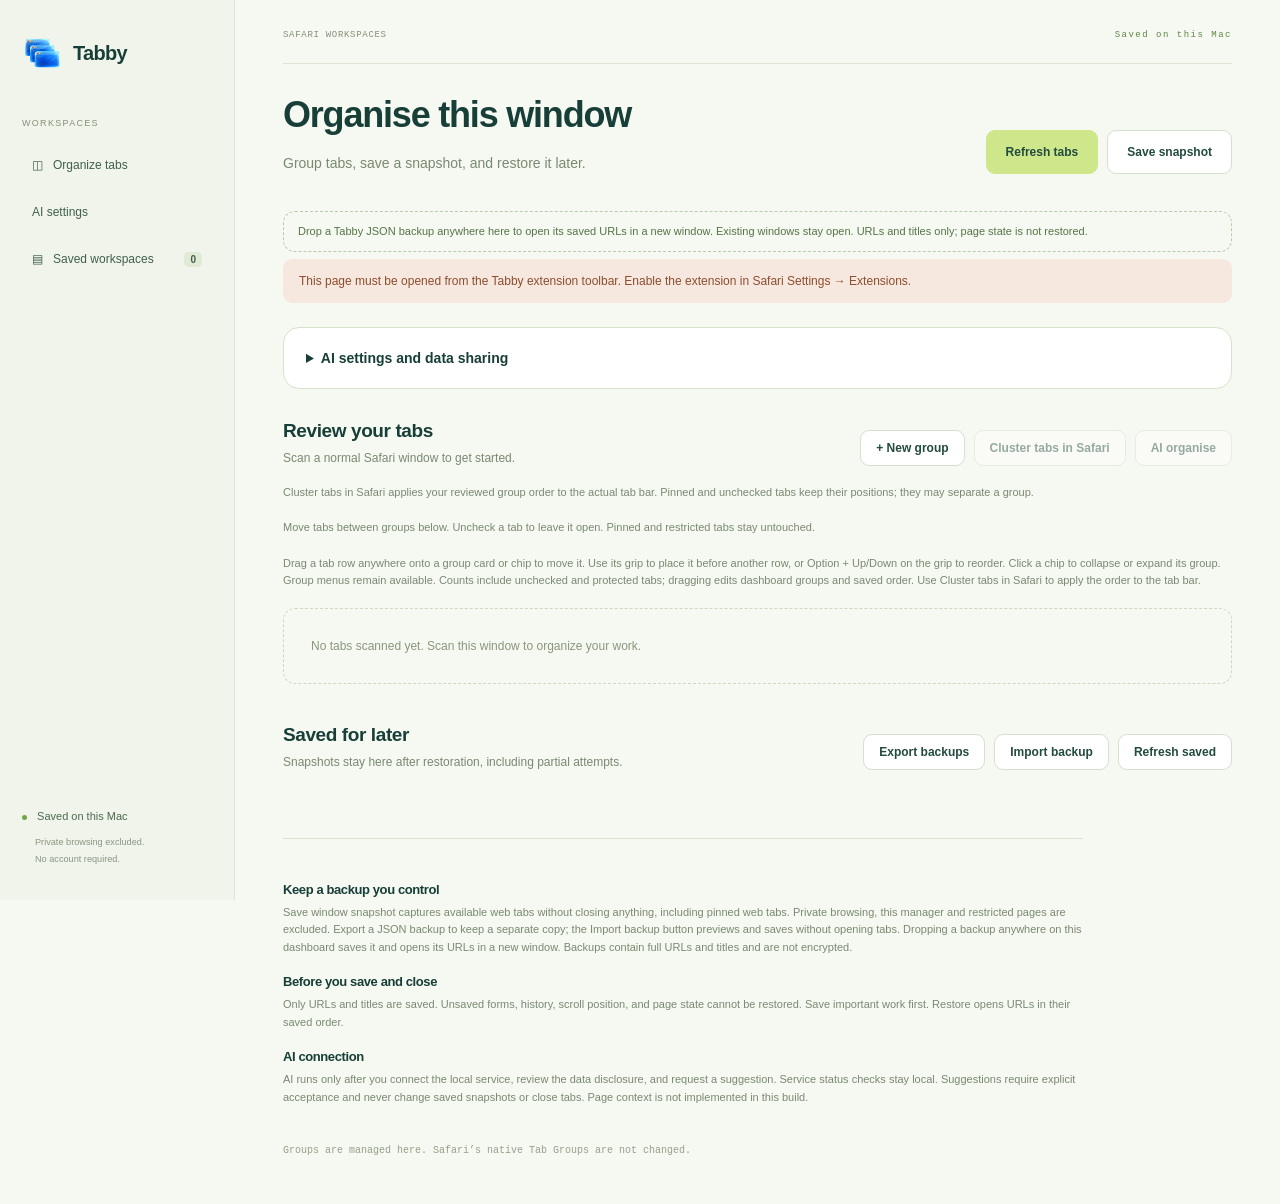
==== extension/dashboard.html @ 5eb7c2c9 "Brand the app and extension as Tabby with blue glass window icons" ====
<!doctype html>
<html lang="en"><head><meta charset="utf-8"><meta name="viewport" content="width=device-width,initial-scale=1"><title>Tabby</title><link rel="stylesheet" href="dashboard.css"><script src="core.js" defer></script><script src="ai.js" defer></script><script src="dashboard.js" defer></script></head>
<body><aside><a class="brand" href="dashboard.html"><img src="icons/tabby-128.png" width="40" height="40" alt=""> Tabby</a><div class="nav-label">WORKSPACES</div><a href="#organize" class="nav-item">◫ &nbsp; Organize tabs</a><a href="#ai" class="nav-item">AI settings</a><a href="#saved" class="nav-item">▤ &nbsp; Saved workspaces <b id="saved-count">0</b></a><div class="aside-note"><span class="dot"></span> Saved on this Mac<br><small>Private browsing excluded.<br>No account required.</small></div></aside>
<main><header><div class="eyebrow">SAFARI WORKSPACES</div><span class="local">Saved on this Mac</span></header><section class="hero" id="organize"><div><h1>Organise this window</h1><p>Group tabs, save a snapshot, and restore it later.</p></div><div class="actions"><button id="scan" class="primary">Refresh tabs</button><button id="snapshot-window">Save snapshot</button></div></section>
<p class="backup-drop-hint">Drop a Tabby JSON backup anywhere here to open its saved URLs in a new window. Existing windows stay open. URLs and titles only; page state is not restored.</p>
<div id="status" class="status" role="status" aria-live="polite">Connecting to Safari…</div>
<details id="ai" class="ai-panel" aria-labelledby="ai-heading"><summary class="ai-panel-summary">AI settings and data sharing</summary>
<div class="toolbar"><div><div class="eyebrow">META AI</div><h2 id="ai-heading">AI organise</h2><p>Manual grouping and saved workspaces work without an AI connection.</p></div><span id="ai-badge" class="service-badge">Disconnected</span></div>
<details id="connection-settings" class="connection-settings"><summary>Local service connection</summary><div class="connection-grid"><div><label for="ai-token">Local pairing token</label><input id="ai-token" type="password" autocomplete="off" spellcheck="false" placeholder="Paste your local service token" aria-describedby="ai-token-help"><p id="ai-token-help" class="hint">Use the pairing token generated by the local service, never your Meta API key. It stays in this page’s memory and is cleared when this page closes.</p><div class="actions"><button id="ai-connect">Connect & check status</button><button id="ai-refresh" disabled>Refresh status</button><button id="ai-disconnect" disabled>Disconnect</button></div></div><div class="service-info"><p><b>Local endpoint</b><br><code>http://127.0.0.1:8788</code></p><p><b>Current dashboard origin · updates automatically on connection</b><br><code id="ai-origin"></code></p><p>Follow the <a href="https://github.com/Jyosnorkel/safari-workspaces/blob/main/docs/meta-setup.md" target="_blank" rel="noopener noreferrer">local service setup guide</a>, create the initial pairing once, then enter its local token here. The service automatically updates Safari’s changing address when you connect. Your Meta API key stays in the service environment.</p></div></div></details>
<p id="ai-status" class="ai-status" role="status" aria-live="polite">Not connected. No model requests have been made by this page.</p>
<div id="ai-usage" class="usage" aria-label="Local service usage">Usage is available after connecting.</div><p class="hint">These limits apply to this local service, not your whole Meta account or a guaranteed spending cap.</p>
<div class="data-consent"><label class="checkline"><input type="checkbox" id="ai-consent"><span>I agree to send the included tabs’ titles and sanitized URL paths to the local service and its configured Meta model provider for this suggestion.</span></label><p>URL credentials, query strings and fragments are removed. <b>Titles and paths can still contain sensitive information.</b> Page text and private/pinned/restricted tabs are excluded. Only checked eligible tabs are sent. AI never closes or opens tabs.</p><details><summary id="ai-data-count">Preview the exact model input · 0 tabs</summary><pre id="ai-data-preview">[]</pre></details></div>
</details>
<section class="toolbar"><div><h2>Review your tabs</h2><p id="scan-info">Scan a normal Safari window to get started.</p></div><div class="actions"><button id="new-group">+ New group</button><button id="cluster-tabs" disabled>Cluster tabs in Safari</button><button id="undo-cluster" hidden>Undo last reorder</button><button id="suggest" disabled title="Connect the local service, scan tabs and agree to the data disclosure first">AI organise</button></div></section>
<p id="cluster-help" class="hint">Cluster tabs in Safari applies your reviewed group order to the actual tab bar. Pinned and unchecked tabs keep their positions; they may separate a group.</p><p id="cluster-status" class="hint" role="status" aria-live="polite"></p>
<p class="hint">Move tabs between groups below. Uncheck a tab to leave it open. Pinned and restricted tabs stay untouched.</p>
<section id="ai-review" class="ai-review" hidden aria-labelledby="ai-review-heading"><div class="toolbar"><div><div class="eyebrow">PENDING REVIEW</div><h2 id="ai-review-heading">Review proposed groups</h2><p id="ai-review-summary"></p></div><div class="actions"><button id="ai-discard">Discard suggestions</button><button id="ai-accept" class="primary">Accept reviewed suggestions</button></div></div><p class="hint">Rename a proposal or drag a tab row onto another proposed group. Use the grip to place a tab before another row. Your current groups remain unchanged until you accept. Unchecked tabs keep their current groups.</p><div id="ai-candidates" class="groups"></div></section>
<section id="manual-review" class="manual-review" aria-label="Manual tab groups"><p id="live-status" class="hint" role="status" aria-live="polite"></p><button id="live-reload" hidden>Load shared groups</button><p id="group-chip-help" class="hint">Drag a tab row anywhere onto a group card or chip to move it. Use its grip to place it before another row, or Option + Up/Down on the grip to reorder. Click a chip to collapse or expand its group. Group menus remain available. Counts include unchecked and protected tabs; dragging edits dashboard groups and saved order. Use Cluster tabs in Safari to apply the order to the tab bar.</p><nav id="group-chips" class="group-chips" aria-label="Workspace groups" hidden></nav>
<div id="groups" class="groups"></div></section>
<section class="saved-section" id="saved"><div class="toolbar"><div><h2>Saved for later</h2><p>Snapshots stay here after restoration, including partial attempts.</p></div><div class="actions"><button id="export-all">Export backups</button><button id="import-backup">Import backup</button><button id="refresh">Refresh saved</button><input id="backup-file" type="file" accept=".json,application/json" hidden></div></div><div id="workspaces" class="workspaces"></div></section>
<section class="privacy"><h2>Keep a backup you control</h2><p>Save window snapshot captures available web tabs without closing anything, including pinned web tabs. Private browsing, this manager and restricted pages are excluded. Export a JSON backup to keep a separate copy; the Import backup button previews and saves without opening tabs. Dropping a backup anywhere on this dashboard saves it and opens its URLs in a new window. Backups contain full URLs and titles and are not encrypted.</p><h2>Before you save and close</h2><p>Only URLs and titles are saved. Unsaved forms, history, scroll position, and page state cannot be restored. Save important work first. Restore opens URLs in their saved order.</p><h2>AI connection</h2><p>AI runs only after you connect the local service, review the data disclosure, and request a suggestion. Service status checks stay local. Suggestions require explicit acceptance and never change saved snapshots or close tabs. Page context is not implemented in this build.</p></section>
<footer>Groups are managed here. Safari’s native Tab Groups are not changed.</footer></main>
<dialog id="confirm"><form method="dialog"><h2 id="confirm-title"></h2><p id="confirm-text"></p><div class="actions"><button value="cancel">Cancel</button><button value="accept" class="primary" id="confirm-accept">Continue</button></div></form></dialog>
</body></html>
---- extension/dashboard.css ----
:root{font-family:-apple-system,BlinkMacSystemFont,"Segoe UI",sans-serif;color:#173e37;background:#f6f8f2;color-scheme:light}*{box-sizing:border-box}html{scroll-behavior:smooth}body{margin:0}button,input,select{font:inherit}button,a,input,select{outline-offset:4px}button:focus-visible,a:focus-visible,input:focus-visible,select:focus-visible{outline:3px solid #658e48}button{border:1px solid #d7dfd0;border-radius:9px;background:#fff;padding:10px 15px;color:#234b40;font-size:12px;font-weight:600;cursor:pointer}button:hover{background:#edf3e7}button:disabled{opacity:.45;cursor:not-allowed}.primary{background:#cee78b;border-color:#cee78b}.primary:hover{background:#c0de76}aside{position:fixed;inset:0 auto 0 0;width:235px;border-right:1px solid #dce4d5;background:#f0f4ea;padding:33px 22px;display:flex;flex-direction:column}.brand{display:flex;align-items:center;gap:11px;text-decoration:none;color:inherit;font-size:20px;font-weight:700;letter-spacing:-.7px}.brand span{display:grid;place-items:center;width:34px;height:34px;border-radius:10px;background:#173e37;color:#ddf59f;font-size:27px}.nav-label{font-size:9px;letter-spacing:1.3px;color:#849079;margin:45px 0 17px}.nav-item{padding:13px 10px;font-size:12px;text-decoration:none;color:#41604a;border-radius:8px;margin-bottom:7px}.nav-item:hover{background:#e3ead9}.nav-item b{float:right;font-size:10px;background:#e1e9d7;padding:2px 6px;border-radius:5px}.aside-note{margin-top:auto;font-size:11px;line-height:1.7;color:#4a6b50}.aside-note small{display:block;margin:8px 0 0 13px;color:#8a9682;line-height:1.8}.dot{display:inline-block;width:5px;height:5px;border-radius:50%;background:#70a545;margin-right:7px}main{margin-left:235px;max-width:1600px;padding:30px 48px}header{display:flex;align-items:center;justify-content:space-between;padding-bottom:23px;border-bottom:1px solid #dde5d7}.eyebrow,.local{font:9px ui-monospace,monospace;letter-spacing:1.5px;color:#829078}.local{color:#608644}.hero{display:flex;align-items:flex-end;justify-content:space-between;gap:24px;padding:45px 0 25px}h1{font-size:clamp(38px,4.5vw,62px);letter-spacing:-2.7px;line-height:1.04;margin:0 0 17px;font-weight:600}p{font-size:12px;color:#7a8972;line-height:1.6;margin:7px 0}.hero p{font-size:14px}.hero button{margin-bottom:8px;padding:14px 19px;white-space:nowrap}.status{padding:13px 16px;border-radius:9px;background:#eaf0df;color:#4a6840;font-size:12px;line-height:1.5;min-height:44px}.status.error{background:#f6e8df;color:#8c4d2e}.toolbar{display:flex;align-items:center;justify-content:space-between;gap:15px;margin:31px 0 8px}h2{font-size:19px;font-weight:600;letter-spacing:-.4px;margin:0}.actions{display:flex;gap:9px;align-items:center;flex-wrap:wrap}.hint{font-size:11px;margin-bottom:18px}.groups{display:grid;gap:18px;grid-template-columns:repeat(auto-fit,minmax(330px,1fr))}.group{background:#fff;border:1px solid #dce4d4;border-radius:16px;overflow:hidden}.group-header{padding:20px 20px 12px;display:flex;align-items:center;gap:12px}.group input[type=text]{font-size:17px;font-weight:600;width:100%;min-width:0;border:0;border-bottom:1px solid transparent;padding:3px;color:#234b40;background:transparent}.group input[type=text]:focus{border-bottom-color:#8ca577}.count{font:10px monospace;color:#8a987e;white-space:nowrap}.group-reason{padding:0 20px;font-size:11px}.tabs{padding:0 16px;max-height:400px;overflow:auto}.tab{display:grid;grid-template-columns:18px 1fr;gap:8px;padding:13px 2px;border-bottom:1px solid #eef1e8}.tab input{accent-color:#618b41;margin:3px 0}.tab-content{min-width:0}.tab-title{font-size:12px;font-weight:500;white-space:nowrap;overflow:hidden;text-overflow:ellipsis}.tab-url{font-size:10px;color:#8c9880;white-space:nowrap;overflow:hidden;text-overflow:ellipsis;margin-top:4px}.tab select{font-size:10px;color:#668055;max-width:100%;border:1px solid #e3e9dc;background:#f8faf4;border-radius:5px;margin-top:8px;padding:3px 5px}.group-footer{display:flex;flex-wrap:wrap;gap:8px;padding:16px 20px;background:#fcfdf9}.group-footer button{font-size:11px;padding:9px 11px}.empty{padding:27px;border:1px dashed #cdd8c2;border-radius:12px;color:#89977d;font-size:12px;line-height:1.7;grid-column:1/-1}.group .empty{margin:10px 18px;padding:20px}.saved-section{margin-top:40px}.workspaces{display:grid;grid-template-columns:repeat(auto-fit,minmax(290px,1fr));gap:16px;margin-top:18px}.workspace{background:#eef2e8;border:1px solid #dce4d4;border-radius:13px;padding:21px}.workspace h3{font-size:17px;letter-spacing:-.4px;margin:0 0 8px;overflow-wrap:anywhere}.workspace .actions{margin-top:15px}.workspace details{margin-top:15px;font-size:11px;color:#718467}.workspace li{margin:8px 0;overflow-wrap:anywhere}.workspace small{font-size:10px;color:#829477}.recovery{background:#fff6e6;border:1px solid #e3cfa5;padding:10px;border-radius:8px;margin-top:12px}.privacy{border-top:1px solid #dce4d4;margin-top:40px;padding-top:25px;max-width:800px}.privacy h2{font-size:13px;margin-top:18px}.privacy p{font-size:11px}footer{font:10px ui-monospace,monospace;color:#95a089;margin:35px 0 15px;line-height:1.7}dialog{border:1px solid #dce4d4;border-radius:16px;padding:28px;max-width:460px;color:#173e37;background:#f8faf4}dialog::backdrop{background:#163e3766;backdrop-filter:blur(3px)}dialog p{font-size:13px;margin:15px 0 24px}dialog .actions{justify-content:flex-end}@media(max-width:950px){aside{width:185px;padding:25px 15px}main{margin-left:185px;padding:25px}.toolbar,.hero{align-items:flex-start;flex-direction:column}.groups{grid-template-columns:1fr}}@media(max-width:600px){aside{position:static;width:auto;border-right:0;border-bottom:1px solid #dce4d5;padding:18px}.nav-label,.nav-item,.aside-note{display:none}main{margin:0;padding:22px}.hero{padding-top:30px}h1{font-size:42px;letter-spacing:-1.7px}.groups,.workspaces{grid-template-columns:minmax(0,1fr)}}

/* Meta connection and staged review share the existing workspace layout. */
[hidden]{display:none!important}.ai-panel{margin-top:24px;border:1px solid #d7e2ca;border-radius:16px;padding:22px;background:#fff}.ai-panel .toolbar,.ai-review .toolbar{margin:0 0 14px}.ai-panel h2{margin-top:7px}.service-badge{font:10px ui-monospace,monospace;white-space:nowrap;border:1px solid #d7dfd0;border-radius:20px;padding:7px 11px;color:#6d8060}.service-badge.connected{background:#e6f1d3;border-color:#c5dca7;color:#3f6b31}.connection-settings{border-top:1px solid #e6ecdf;padding-top:14px}.connection-settings summary,.data-consent summary{font-size:12px;color:#41604a;cursor:pointer;line-height:1.6}.connection-grid{display:grid;grid-template-columns:1.1fr 1fr;gap:24px;margin-top:16px}.connection-grid label{display:block;font-size:12px;font-weight:600;margin-bottom:8px}.connection-grid input{width:100%;border:1px solid #cddbc0;border-radius:8px;padding:11px 12px;font-size:12px;background:#fbfcf8;color:#234b40}.connection-grid .hint{font-size:10px;margin:8px 0 12px}.service-info{border-left:1px solid #e2e9db;padding-left:22px}.service-info p{font-size:10px;margin:0 0 12px}.service-info code{font-size:10px;overflow-wrap:anywhere;user-select:all}.ai-status{font-size:12px;margin-top:18px;line-height:1.6;color:#526f42}.ai-status.error{color:#9a4e2b}.usage{font-size:11px;color:#738669;line-height:1.8;background:#f4f7ef;border-radius:8px;padding:10px 13px;margin-top:9px}.data-consent{margin-top:18px;padding-top:16px;border-top:1px solid #e2e9db}.checkline{display:flex;align-items:flex-start;gap:10px;font-size:12px;line-height:1.6;color:#365330}.checkline input{accent-color:#618b41;margin-top:4px;flex-shrink:0}.data-consent p{font-size:11px;margin:9px 0 12px 24px}.data-consent details{margin-left:24px}.data-consent pre{white-space:pre-wrap;overflow-wrap:anywhere;max-height:230px;overflow:auto;font:10px/1.7 ui-monospace,monospace;background:#f5f7ef;border:1px solid #e2e9db;border-radius:8px;padding:12px}.ai-review{margin:18px 0 25px;padding:20px;border-radius:16px;background:#eaf1dd;border:1px solid #cbdcba}.ai-review .group{border-color:#cbdcba}.ai-review .tab{grid-template-columns:1fr}.ai-review .group-header{align-items:flex-start}.ai-review .group input[type=text]{font-size:15px}.group-select-actions{display:flex;gap:8px;padding:0 20px 12px}.group-select-actions button{font-size:10px;padding:5px 8px}.group-select-actions button:last-child{margin-left:auto}@media(max-width:950px){.connection-grid{grid-template-columns:1fr}.service-info{border-left:0;border-top:1px solid #e2e9db;padding:15px 0 0}.ai-panel .toolbar,.ai-review .toolbar{align-items:flex-start}.ai-review{padding:15px}.ai-panel{padding:18px}}@media(prefers-reduced-motion:reduce){html{scroll-behavior:auto}}

/* Local manual-group navigation and dedicated drag grips. */
.group-chips{display:flex;gap:9px;overflow-x:auto;overscroll-behavior-inline:contain;padding:5px 3px 13px;margin-bottom:8px;scrollbar-width:thin}.group-chip{display:inline-flex;align-items:center;gap:9px;flex:0 0 auto;max-width:300px;border-radius:24px;background:#eaf1df;border-color:#cbd9bc;padding:9px 13px;white-space:nowrap}.group-chip-name{overflow:hidden;text-overflow:ellipsis;max-width:215px}.group-chip-count{display:inline-grid;place-items:center;min-width:21px;height:21px;padding:0 5px;border-radius:12px;background:#fff;font:10px ui-monospace,monospace;color:#527040}.group-chip-arrow{font-size:11px;color:#5e7e4a}.group-chip.is-collapsed{background:#fff}.group-chip.is-drop-target{background:#d4eb9f;border-color:#6c963e;box-shadow:0 0 0 3px #8eaf5d33}.group-header{flex-wrap:wrap}.group-header input[type=text]{flex:1 1 130px}.group-header .count{font-size:9px}.group-toggle{padding:5px 8px;font-size:10px;border-color:#e0e7d7;background:#f8faf3;flex:0 0 auto}.group.is-collapsed .group-header{padding-bottom:18px}.tab.draggable-tab{grid-template-columns:18px 23px minmax(0,1fr)}.drag-handle{padding:1px 3px;border:0;background:transparent;color:#7e936c;cursor:grab;font-size:17px;line-height:20px;align-self:start;user-select:none}.drag-handle:active{cursor:grabbing}.drag-handle:hover{color:#355d27;background:#edf3e4}.drag-handle:focus-visible{outline:2px solid #658e48}@media(max-width:600px){.group-chip{max-width:240px}.group-chip-name{max-width:160px}.group-header .count{white-space:normal}}

.manual-review{position:relative}.group-chips{position:sticky;top:10px;z-index:3;background:#f6f8f2f2;backdrop-filter:blur(10px);border-radius:12px}.group-chips.is-dragging .group-chip{border-style:dashed;border-color:#8ba66c}.group-chips.is-dragging .group-chip::after{content:'Drop';font-size:9px;color:#5a793e}.group-chips.is-dragging .group-chip.is-drop-target{border-style:solid}@media(prefers-reduced-transparency:reduce){.group-chips{background:#f6f8f2;backdrop-filter:none}}

.group.is-collapsed{align-self:start}

/* Whole-row movement with Finder-style destination and insertion feedback. */
.tab[draggable=true]{cursor:grab;border-radius:7px;transition:background .12s ease,box-shadow .12s ease}.tab[draggable=true]:hover{background:#f0f5e9}.tab[draggable=true]:active{cursor:grabbing}.tab input,.tab select{cursor:default}.group.is-drop-target{border-color:#648d43;box-shadow:0 0 0 3px #92b66a55;background:#f6faef}.tab.is-drop-target{box-shadow:inset 0 3px #648d43;background:#edf5e2}.ai-review .tab.draggable-proposal{grid-template-columns:minmax(0,1fr)}@media(prefers-reduced-motion:reduce){.tab[draggable=true]{transition:none}}
.backup-drop-hint{padding:14px 17px;border:1px dashed #b7cbaa;border-radius:12px;background:#f0f5e9;color:#567447;font-size:12px}.backup-drop-active::after{content:'Drop backup to open in a new window';position:fixed;inset:20px;z-index:100;display:grid;place-items:center;border:3px dashed #70964e;border-radius:24px;background:#edf6e6eb;color:#234b40;font-size:clamp(20px,3vw,34px);font-weight:600;backdrop-filter:blur(4px);pointer-events:none}
.ai-review .tab.draggable-proposal{grid-template-columns:23px minmax(0,1fr)}

.hero h1{font-size:36px;letter-spacing:-1.2px;line-height:1.15}.hero{padding:30px 0 22px}.ai-panel-summary{font-size:14px;font-weight:600;cursor:pointer}.ai-panel[open]>.ai-panel-summary{margin-bottom:20px}.backup-drop-hint{font-size:11px;padding:11px 14px;background:transparent}.eyebrow{letter-spacing:.7px}

.brand img{object-fit:contain;flex:none}
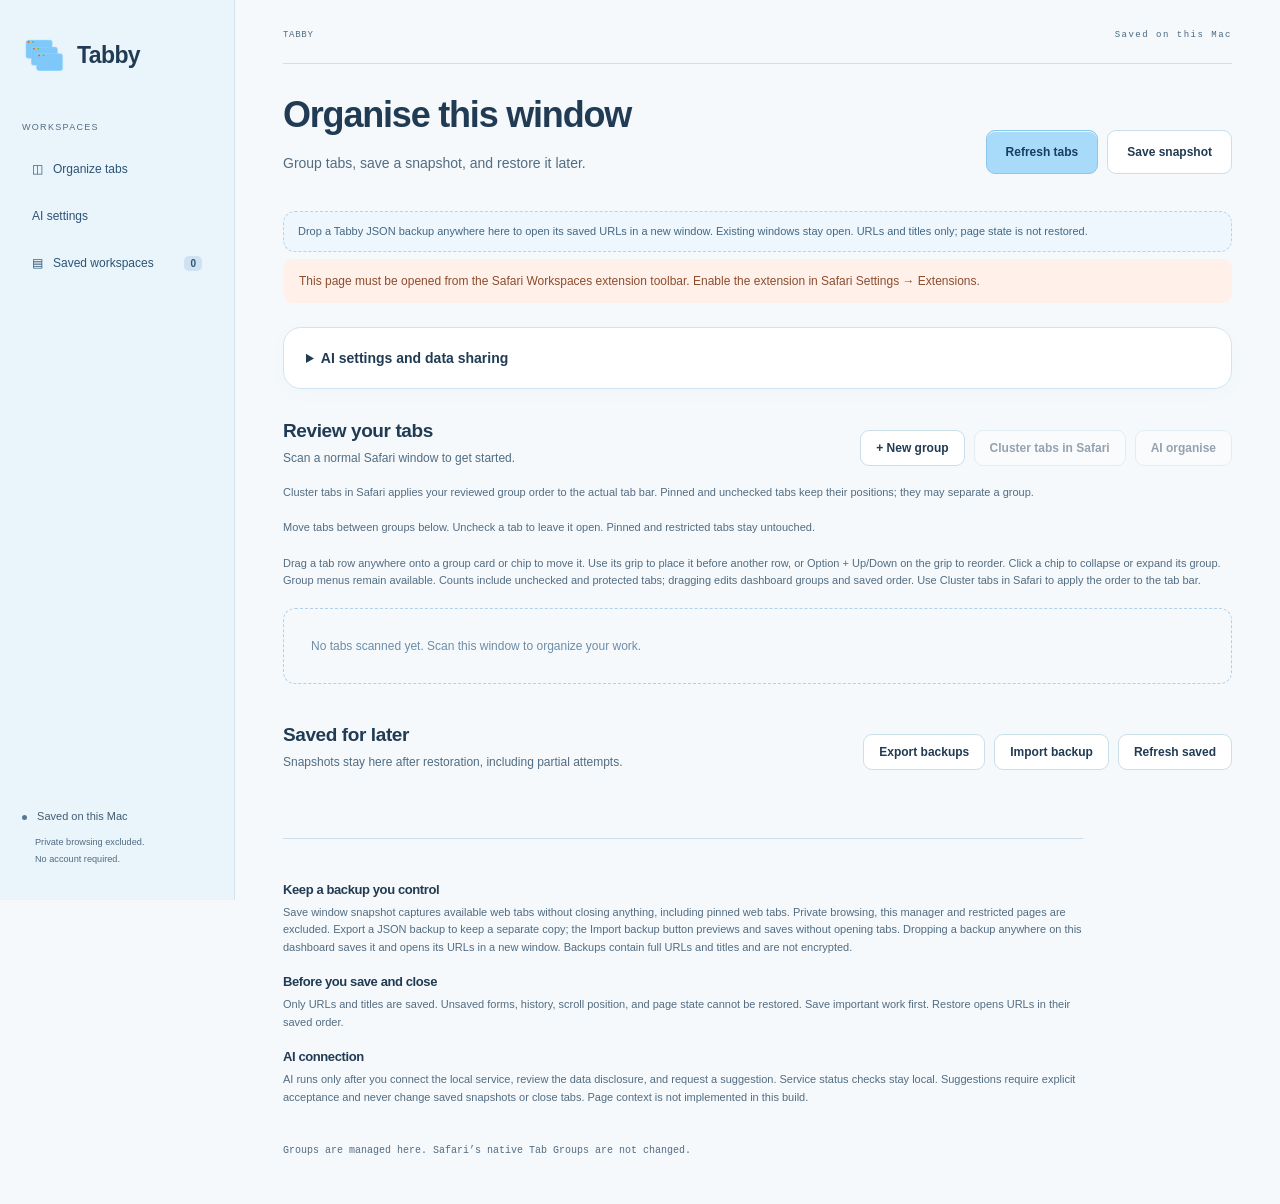
==== commit 0809b121: "Give Tabby a pale-blue icon with glass edges and matching UI theme" ====
--- a/extension/dashboard.html
+++ b/extension/dashboard.html
@@ -1,7 +1,7 @@
 <!doctype html>
 <html lang="en"><head><meta charset="utf-8"><meta name="viewport" content="width=device-width,initial-scale=1"><title>Tabby</title><link rel="stylesheet" href="dashboard.css"><script src="core.js" defer></script><script src="ai.js" defer></script><script src="dashboard.js" defer></script></head>
 <body><aside><a class="brand" href="dashboard.html"><img src="icons/tabby-128.png" width="40" height="40" alt=""> Tabby</a><div class="nav-label">WORKSPACES</div><a href="#organize" class="nav-item">◫ &nbsp; Organize tabs</a><a href="#ai" class="nav-item">AI settings</a><a href="#saved" class="nav-item">▤ &nbsp; Saved workspaces <b id="saved-count">0</b></a><div class="aside-note"><span class="dot"></span> Saved on this Mac<br><small>Private browsing excluded.<br>No account required.</small></div></aside>
-<main><header><div class="eyebrow">SAFARI WORKSPACES</div><span class="local">Saved on this Mac</span></header><section class="hero" id="organize"><div><h1>Organise this window</h1><p>Group tabs, save a snapshot, and restore it later.</p></div><div class="actions"><button id="scan" class="primary">Refresh tabs</button><button id="snapshot-window">Save snapshot</button></div></section>
+<main><header><div class="eyebrow">TABBY</div><span class="local">Saved on this Mac</span></header><section class="hero" id="organize"><div><h1>Organise this window</h1><p>Group tabs, save a snapshot, and restore it later.</p></div><div class="actions"><button id="scan" class="primary">Refresh tabs</button><button id="snapshot-window">Save snapshot</button></div></section>
 <p class="backup-drop-hint">Drop a Tabby JSON backup anywhere here to open its saved URLs in a new window. Existing windows stay open. URLs and titles only; page state is not restored.</p>
 <div id="status" class="status" role="status" aria-live="polite">Connecting to Safari…</div>
 <details id="ai" class="ai-panel" aria-labelledby="ai-heading"><summary class="ai-panel-summary">AI settings and data sharing</summary>
--- a/extension/dashboard.css
+++ b/extension/dashboard.css
@@ -1,20 +1,41 @@
-:root{font-family:-apple-system,BlinkMacSystemFont,"Segoe UI",sans-serif;color:#173e37;background:#f6f8f2;color-scheme:light}*{box-sizing:border-box}html{scroll-behavior:smooth}body{margin:0}button,input,select{font:inherit}button,a,input,select{outline-offset:4px}button:focus-visible,a:focus-visible,input:focus-visible,select:focus-visible{outline:3px solid #658e48}button{border:1px solid #d7dfd0;border-radius:9px;background:#fff;padding:10px 15px;color:#234b40;font-size:12px;font-weight:600;cursor:pointer}button:hover{background:#edf3e7}button:disabled{opacity:.45;cursor:not-allowed}.primary{background:#cee78b;border-color:#cee78b}.primary:hover{background:#c0de76}aside{position:fixed;inset:0 auto 0 0;width:235px;border-right:1px solid #dce4d5;background:#f0f4ea;padding:33px 22px;display:flex;flex-direction:column}.brand{display:flex;align-items:center;gap:11px;text-decoration:none;color:inherit;font-size:20px;font-weight:700;letter-spacing:-.7px}.brand span{display:grid;place-items:center;width:34px;height:34px;border-radius:10px;background:#173e37;color:#ddf59f;font-size:27px}.nav-label{font-size:9px;letter-spacing:1.3px;color:#849079;margin:45px 0 17px}.nav-item{padding:13px 10px;font-size:12px;text-decoration:none;color:#41604a;border-radius:8px;margin-bottom:7px}.nav-item:hover{background:#e3ead9}.nav-item b{float:right;font-size:10px;background:#e1e9d7;padding:2px 6px;border-radius:5px}.aside-note{margin-top:auto;font-size:11px;line-height:1.7;color:#4a6b50}.aside-note small{display:block;margin:8px 0 0 13px;color:#8a9682;line-height:1.8}.dot{display:inline-block;width:5px;height:5px;border-radius:50%;background:#70a545;margin-right:7px}main{margin-left:235px;max-width:1600px;padding:30px 48px}header{display:flex;align-items:center;justify-content:space-between;padding-bottom:23px;border-bottom:1px solid #dde5d7}.eyebrow,.local{font:9px ui-monospace,monospace;letter-spacing:1.5px;color:#829078}.local{color:#608644}.hero{display:flex;align-items:flex-end;justify-content:space-between;gap:24px;padding:45px 0 25px}h1{font-size:clamp(38px,4.5vw,62px);letter-spacing:-2.7px;line-height:1.04;margin:0 0 17px;font-weight:600}p{font-size:12px;color:#7a8972;line-height:1.6;margin:7px 0}.hero p{font-size:14px}.hero button{margin-bottom:8px;padding:14px 19px;white-space:nowrap}.status{padding:13px 16px;border-radius:9px;background:#eaf0df;color:#4a6840;font-size:12px;line-height:1.5;min-height:44px}.status.error{background:#f6e8df;color:#8c4d2e}.toolbar{display:flex;align-items:center;justify-content:space-between;gap:15px;margin:31px 0 8px}h2{font-size:19px;font-weight:600;letter-spacing:-.4px;margin:0}.actions{display:flex;gap:9px;align-items:center;flex-wrap:wrap}.hint{font-size:11px;margin-bottom:18px}.groups{display:grid;gap:18px;grid-template-columns:repeat(auto-fit,minmax(330px,1fr))}.group{background:#fff;border:1px solid #dce4d4;border-radius:16px;overflow:hidden}.group-header{padding:20px 20px 12px;display:flex;align-items:center;gap:12px}.group input[type=text]{font-size:17px;font-weight:600;width:100%;min-width:0;border:0;border-bottom:1px solid transparent;padding:3px;color:#234b40;background:transparent}.group input[type=text]:focus{border-bottom-color:#8ca577}.count{font:10px monospace;color:#8a987e;white-space:nowrap}.group-reason{padding:0 20px;font-size:11px}.tabs{padding:0 16px;max-height:400px;overflow:auto}.tab{display:grid;grid-template-columns:18px 1fr;gap:8px;padding:13px 2px;border-bottom:1px solid #eef1e8}.tab input{accent-color:#618b41;margin:3px 0}.tab-content{min-width:0}.tab-title{font-size:12px;font-weight:500;white-space:nowrap;overflow:hidden;text-overflow:ellipsis}.tab-url{font-size:10px;color:#8c9880;white-space:nowrap;overflow:hidden;text-overflow:ellipsis;margin-top:4px}.tab select{font-size:10px;color:#668055;max-width:100%;border:1px solid #e3e9dc;background:#f8faf4;border-radius:5px;margin-top:8px;padding:3px 5px}.group-footer{display:flex;flex-wrap:wrap;gap:8px;padding:16px 20px;background:#fcfdf9}.group-footer button{font-size:11px;padding:9px 11px}.empty{padding:27px;border:1px dashed #cdd8c2;border-radius:12px;color:#89977d;font-size:12px;line-height:1.7;grid-column:1/-1}.group .empty{margin:10px 18px;padding:20px}.saved-section{margin-top:40px}.workspaces{display:grid;grid-template-columns:repeat(auto-fit,minmax(290px,1fr));gap:16px;margin-top:18px}.workspace{background:#eef2e8;border:1px solid #dce4d4;border-radius:13px;padding:21px}.workspace h3{font-size:17px;letter-spacing:-.4px;margin:0 0 8px;overflow-wrap:anywhere}.workspace .actions{margin-top:15px}.workspace details{margin-top:15px;font-size:11px;color:#718467}.workspace li{margin:8px 0;overflow-wrap:anywhere}.workspace small{font-size:10px;color:#829477}.recovery{background:#fff6e6;border:1px solid #e3cfa5;padding:10px;border-radius:8px;margin-top:12px}.privacy{border-top:1px solid #dce4d4;margin-top:40px;padding-top:25px;max-width:800px}.privacy h2{font-size:13px;margin-top:18px}.privacy p{font-size:11px}footer{font:10px ui-monospace,monospace;color:#95a089;margin:35px 0 15px;line-height:1.7}dialog{border:1px solid #dce4d4;border-radius:16px;padding:28px;max-width:460px;color:#173e37;background:#f8faf4}dialog::backdrop{background:#163e3766;backdrop-filter:blur(3px)}dialog p{font-size:13px;margin:15px 0 24px}dialog .actions{justify-content:flex-end}@media(max-width:950px){aside{width:185px;padding:25px 15px}main{margin-left:185px;padding:25px}.toolbar,.hero{align-items:flex-start;flex-direction:column}.groups{grid-template-columns:1fr}}@media(max-width:600px){aside{position:static;width:auto;border-right:0;border-bottom:1px solid #dce4d5;padding:18px}.nav-label,.nav-item,.aside-note{display:none}main{margin:0;padding:22px}.hero{padding-top:30px}h1{font-size:42px;letter-spacing:-1.7px}.groups,.workspaces{grid-template-columns:minmax(0,1fr)}}
+:root{font-family:-apple-system,BlinkMacSystemFont,"Segoe UI",sans-serif;color:#172c3e;background:#eff6fa;color-scheme:light}*{box-sizing:border-box}html{scroll-behavior:smooth}body{margin:0}button,input,select{font:inherit}button,a,input,select{outline-offset:4px}button:focus-visible,a:focus-visible,input:focus-visible,select:focus-visible{outline:3px solid #4f6e87}button{border:1px solid #c2daed;border-radius:9px;background:#fff;padding:10px 15px;color:#1e3a50;font-size:12px;font-weight:600;cursor:pointer}button:hover{background:#e3eef7}button:disabled{opacity:.45;cursor:not-allowed}.primary{background:#93bddf;border-color:#93bddf}.primary:hover{background:#7bafd9}aside{position:fixed;inset:0 auto 0 0;width:235px;border-right:1px solid #cadeef;background:#e6f0f8;padding:33px 22px;display:flex;flex-direction:column}.brand{display:flex;align-items:center;gap:11px;text-decoration:none;color:inherit;font-size:20px;font-weight:700;letter-spacing:-.7px}.brand span{display:grid;place-items:center;width:34px;height:34px;border-radius:10px;background:#172c3e;color:#adcde7;font-size:27px}.nav-label{font-size:9px;letter-spacing:1.3px;color:#6588a4;margin:45px 0 17px}.nav-item{padding:13px 10px;font-size:12px;text-decoration:none;color:#2b5476;border-radius:8px;margin-bottom:7px}.nav-item:hover{background:#d1e3f2}.nav-item b{float:right;font-size:10px;background:#cfe2f1;padding:2px 6px;border-radius:5px}.aside-note{margin-top:auto;font-size:11px;line-height:1.7;color:#435d72}.aside-note small{display:block;margin:8px 0 0 13px;color:#6e8faa;line-height:1.8}.dot{display:inline-block;width:5px;height:5px;border-radius:50%;background:#577893;margin-right:7px}main{margin-left:235px;max-width:1600px;padding:30px 48px}header{display:flex;align-items:center;justify-content:space-between;padding-bottom:23px;border-bottom:1px solid #cce0f0}.eyebrow,.local{font:9px ui-monospace,monospace;letter-spacing:1.5px;color:#6487a4}.local{color:#4b687f}.hero{display:flex;align-items:flex-end;justify-content:space-between;gap:24px;padding:45px 0 25px}h1{font-size:clamp(38px,4.5vw,62px);letter-spacing:-2.7px;line-height:1.04;margin:0 0 17px;font-weight:600}p{font-size:12px;color:#5d819e;line-height:1.6;margin:7px 0}.hero p{font-size:14px}.hero button{margin-bottom:8px;padding:14px 19px;white-space:nowrap}.status{padding:13px 16px;border-radius:9px;background:#dbe9f4;color:#2d587b;font-size:12px;line-height:1.5;min-height:44px}.status.error{background:#f6e8df;color:#8c4d2e}.toolbar{display:flex;align-items:center;justify-content:space-between;gap:15px;margin:31px 0 8px}h2{font-size:19px;font-weight:600;letter-spacing:-.4px;margin:0}.actions{display:flex;gap:9px;align-items:center;flex-wrap:wrap}.hint{font-size:11px;margin-bottom:18px}.groups{display:grid;gap:18px;grid-template-columns:repeat(auto-fit,minmax(330px,1fr))}.group{background:#fff;border:1px solid #c9deef;border-radius:16px;overflow:hidden}.group-header{padding:20px 20px 12px;display:flex;align-items:center;gap:12px}.group input[type=text]{font-size:17px;font-weight:600;width:100%;min-width:0;border:0;border-bottom:1px solid transparent;padding:3px;color:#1e3a50;background:transparent}.group input[type=text]:focus{border-bottom-color:#7191ab}.count{font:10px monospace;color:#6d8ea9;white-space:nowrap}.group-reason{padding:0 20px;font-size:11px}.tabs{padding:0 16px;max-height:400px;overflow:auto}.tab{display:grid;grid-template-columns:18px 1fr;gap:8px;padding:13px 2px;border-bottom:1px solid #e2eef7}.tab input{accent-color:#4b6981;margin:3px 0}.tab-content{min-width:0}.tab-title{font-size:12px;font-weight:500;white-space:nowrap;overflow:hidden;text-overflow:ellipsis}.tab-url{font-size:10px;color:#6e8faa;white-space:nowrap;overflow:hidden;text-overflow:ellipsis;margin-top:4px}.tab select{font-size:10px;color:#4f6d86;max-width:100%;border:1px solid #d3e4f2;background:#f3f7fb;border-radius:5px;margin-top:8px;padding:3px 5px}.group-footer{display:flex;flex-wrap:wrap;gap:8px;padding:16px 20px;background:#f9fbfd}.group-footer button{font-size:11px;padding:9px 11px}.empty{padding:27px;border:1px dashed #b2d0e9;border-radius:12px;color:#6c8da8;font-size:12px;line-height:1.7;grid-column:1/-1}.group .empty{margin:10px 18px;padding:20px}.saved-section{margin-top:40px}.workspaces{display:grid;grid-template-columns:repeat(auto-fit,minmax(290px,1fr));gap:16px;margin-top:18px}.workspace{background:#e3eef7;border:1px solid #c9deef;border-radius:13px;padding:21px}.workspace h3{font-size:17px;letter-spacing:-.4px;margin:0 0 8px;overflow-wrap:anywhere}.workspace .actions{margin-top:15px}.workspace details{margin-top:15px;font-size:11px;color:#577994}.workspace li{margin:8px 0;overflow-wrap:anywhere}.workspace small{font-size:10px;color:#6689a5}.recovery{background:#fff6e6;border:1px solid #e3cfa5;padding:10px;border-radius:8px;margin-top:12px}.privacy{border-top:1px solid #c9deef;margin-top:40px;padding-top:25px;max-width:800px}.privacy h2{font-size:13px;margin-top:18px}.privacy p{font-size:11px}footer{font:10px ui-monospace,monospace;color:#7997b0;margin:35px 0 15px;line-height:1.7}dialog{border:1px solid #c9deef;border-radius:16px;padding:28px;max-width:460px;color:#172c3e;background:#f3f7fb}dialog::backdrop{background:#172c3d66;backdrop-filter:blur(3px)}dialog p{font-size:13px;margin:15px 0 24px}dialog .actions{justify-content:flex-end}@media(max-width:950px){aside{width:185px;padding:25px 15px}main{margin-left:185px;padding:25px}.toolbar,.hero{align-items:flex-start;flex-direction:column}.groups{grid-template-columns:1fr}}@media(max-width:600px){aside{position:static;width:auto;border-right:0;border-bottom:1px solid #cadeef;padding:18px}.nav-label,.nav-item,.aside-note{display:none}main{margin:0;padding:22px}.hero{padding-top:30px}h1{font-size:42px;letter-spacing:-1.7px}.groups,.workspaces{grid-template-columns:minmax(0,1fr)}}
 
 /* Meta connection and staged review share the existing workspace layout. */
-[hidden]{display:none!important}.ai-panel{margin-top:24px;border:1px solid #d7e2ca;border-radius:16px;padding:22px;background:#fff}.ai-panel .toolbar,.ai-review .toolbar{margin:0 0 14px}.ai-panel h2{margin-top:7px}.service-badge{font:10px ui-monospace,monospace;white-space:nowrap;border:1px solid #d7dfd0;border-radius:20px;padding:7px 11px;color:#6d8060}.service-badge.connected{background:#e6f1d3;border-color:#c5dca7;color:#3f6b31}.connection-settings{border-top:1px solid #e6ecdf;padding-top:14px}.connection-settings summary,.data-consent summary{font-size:12px;color:#41604a;cursor:pointer;line-height:1.6}.connection-grid{display:grid;grid-template-columns:1.1fr 1fr;gap:24px;margin-top:16px}.connection-grid label{display:block;font-size:12px;font-weight:600;margin-bottom:8px}.connection-grid input{width:100%;border:1px solid #cddbc0;border-radius:8px;padding:11px 12px;font-size:12px;background:#fbfcf8;color:#234b40}.connection-grid .hint{font-size:10px;margin:8px 0 12px}.service-info{border-left:1px solid #e2e9db;padding-left:22px}.service-info p{font-size:10px;margin:0 0 12px}.service-info code{font-size:10px;overflow-wrap:anywhere;user-select:all}.ai-status{font-size:12px;margin-top:18px;line-height:1.6;color:#526f42}.ai-status.error{color:#9a4e2b}.usage{font-size:11px;color:#738669;line-height:1.8;background:#f4f7ef;border-radius:8px;padding:10px 13px;margin-top:9px}.data-consent{margin-top:18px;padding-top:16px;border-top:1px solid #e2e9db}.checkline{display:flex;align-items:flex-start;gap:10px;font-size:12px;line-height:1.6;color:#365330}.checkline input{accent-color:#618b41;margin-top:4px;flex-shrink:0}.data-consent p{font-size:11px;margin:9px 0 12px 24px}.data-consent details{margin-left:24px}.data-consent pre{white-space:pre-wrap;overflow-wrap:anywhere;max-height:230px;overflow:auto;font:10px/1.7 ui-monospace,monospace;background:#f5f7ef;border:1px solid #e2e9db;border-radius:8px;padding:12px}.ai-review{margin:18px 0 25px;padding:20px;border-radius:16px;background:#eaf1dd;border:1px solid #cbdcba}.ai-review .group{border-color:#cbdcba}.ai-review .tab{grid-template-columns:1fr}.ai-review .group-header{align-items:flex-start}.ai-review .group input[type=text]{font-size:15px}.group-select-actions{display:flex;gap:8px;padding:0 20px 12px}.group-select-actions button{font-size:10px;padding:5px 8px}.group-select-actions button:last-child{margin-left:auto}@media(max-width:950px){.connection-grid{grid-template-columns:1fr}.service-info{border-left:0;border-top:1px solid #e2e9db;padding:15px 0 0}.ai-panel .toolbar,.ai-review .toolbar{align-items:flex-start}.ai-review{padding:15px}.ai-panel{padding:18px}}@media(prefers-reduced-motion:reduce){html{scroll-behavior:auto}}
+[hidden]{display:none!important}.ai-panel{margin-top:24px;border:1px solid #bfd8ed;border-radius:16px;padding:22px;background:#fff}.ai-panel .toolbar,.ai-review .toolbar{margin:0 0 14px}.ai-panel h2{margin-top:7px}.service-badge{font:10px ui-monospace,monospace;white-space:nowrap;border:1px solid #c2daed;border-radius:20px;padding:7px 11px;color:#53738d}.service-badge.connected{background:#d2e4f2;border-color:#a0c5e3;color:#2a5272}.connection-settings{border-top:1px solid #d7e7f4;padding-top:14px}.connection-settings summary,.data-consent summary{font-size:12px;color:#2b5476;cursor:pointer;line-height:1.6}.connection-grid{display:grid;grid-template-columns:1.1fr 1fr;gap:24px;margin-top:16px}.connection-grid label{display:block;font-size:12px;font-weight:600;margin-bottom:8px}.connection-grid input{width:100%;border:1px solid #b2d0e9;border-radius:8px;padding:11px 12px;font-size:12px;background:#f7fafd;color:#1e3a50}.connection-grid .hint{font-size:10px;margin:8px 0 12px}.service-info{border-left:1px solid #d2e4f2;padding-left:22px}.service-info p{font-size:10px;margin:0 0 12px}.service-info code{font-size:10px;overflow-wrap:anywhere;user-select:all}.ai-status{font-size:12px;margin-top:18px;line-height:1.6;color:#305d81}.ai-status.error{color:#9a4e2b}.usage{font-size:11px;color:#587b97;line-height:1.8;background:#ecf4fa;border-radius:8px;padding:10px 13px;margin-top:9px}.data-consent{margin-top:18px;padding-top:16px;border-top:1px solid #d2e4f2}.checkline{display:flex;align-items:flex-start;gap:10px;font-size:12px;line-height:1.6;color:#234560}.checkline input{accent-color:#4b6981;margin-top:4px;flex-shrink:0}.data-consent p{font-size:11px;margin:9px 0 12px 24px}.data-consent details{margin-left:24px}.data-consent pre{white-space:pre-wrap;overflow-wrap:anywhere;max-height:230px;overflow:auto;font:10px/1.7 ui-monospace,monospace;background:#ecf4fa;border:1px solid #d2e4f2;border-radius:8px;padding:12px}.ai-review{margin:18px 0 25px;padding:20px;border-radius:16px;background:#dae8f4;border:1px solid #aecee8}.ai-review .group{border-color:#aecee8}.ai-review .tab{grid-template-columns:1fr}.ai-review .group-header{align-items:flex-start}.ai-review .group input[type=text]{font-size:15px}.group-select-actions{display:flex;gap:8px;padding:0 20px 12px}.group-select-actions button{font-size:10px;padding:5px 8px}.group-select-actions button:last-child{margin-left:auto}@media(max-width:950px){.connection-grid{grid-template-columns:1fr}.service-info{border-left:0;border-top:1px solid #d2e4f2;padding:15px 0 0}.ai-panel .toolbar,.ai-review .toolbar{align-items:flex-start}.ai-review{padding:15px}.ai-panel{padding:18px}}@media(prefers-reduced-motion:reduce){html{scroll-behavior:auto}}
 
 /* Local manual-group navigation and dedicated drag grips. */
-.group-chips{display:flex;gap:9px;overflow-x:auto;overscroll-behavior-inline:contain;padding:5px 3px 13px;margin-bottom:8px;scrollbar-width:thin}.group-chip{display:inline-flex;align-items:center;gap:9px;flex:0 0 auto;max-width:300px;border-radius:24px;background:#eaf1df;border-color:#cbd9bc;padding:9px 13px;white-space:nowrap}.group-chip-name{overflow:hidden;text-overflow:ellipsis;max-width:215px}.group-chip-count{display:inline-grid;place-items:center;min-width:21px;height:21px;padding:0 5px;border-radius:12px;background:#fff;font:10px ui-monospace,monospace;color:#527040}.group-chip-arrow{font-size:11px;color:#5e7e4a}.group-chip.is-collapsed{background:#fff}.group-chip.is-drop-target{background:#d4eb9f;border-color:#6c963e;box-shadow:0 0 0 3px #8eaf5d33}.group-header{flex-wrap:wrap}.group-header input[type=text]{flex:1 1 130px}.group-header .count{font-size:9px}.group-toggle{padding:5px 8px;font-size:10px;border-color:#e0e7d7;background:#f8faf3;flex:0 0 auto}.group.is-collapsed .group-header{padding-bottom:18px}.tab.draggable-tab{grid-template-columns:18px 23px minmax(0,1fr)}.drag-handle{padding:1px 3px;border:0;background:transparent;color:#7e936c;cursor:grab;font-size:17px;line-height:20px;align-self:start;user-select:none}.drag-handle:active{cursor:grabbing}.drag-handle:hover{color:#355d27;background:#edf3e4}.drag-handle:focus-visible{outline:2px solid #658e48}@media(max-width:600px){.group-chip{max-width:240px}.group-chip-name{max-width:160px}.group-header .count{white-space:normal}}
+.group-chips{display:flex;gap:9px;overflow-x:auto;overscroll-behavior-inline:contain;padding:5px 3px 13px;margin-bottom:8px;scrollbar-width:thin}.group-chip{display:inline-flex;align-items:center;gap:9px;flex:0 0 auto;max-width:300px;border-radius:24px;background:#dbe9f5;border-color:#aecde7;padding:9px 13px;white-space:nowrap}.group-chip-name{overflow:hidden;text-overflow:ellipsis;max-width:215px}.group-chip-count{display:inline-grid;place-items:center;min-width:21px;height:21px;padding:0 5px;border-radius:12px;background:#fff;font:10px ui-monospace,monospace;color:#305c80}.group-chip-arrow{font-size:11px;color:#4a677e}.group-chip.is-collapsed{background:#fff}.group-chip.is-drop-target{background:#a5c8e5;border-color:#4e6d86;box-shadow:0 0 0 3px #6789a533}.group-header{flex-wrap:wrap}.group-header input[type=text]{flex:1 1 130px}.group-header .count{font-size:9px}.group-toggle{padding:5px 8px;font-size:10px;border-color:#cde1f1;background:#f2f7fb;flex:0 0 auto}.group.is-collapsed .group-header{padding-bottom:18px}.tab.draggable-tab{grid-template-columns:18px 23px minmax(0,1fr)}.drag-handle{padding:1px 3px;border:0;background:transparent;color:#5e83a1;cursor:grab;font-size:17px;line-height:20px;align-self:start;user-select:none}.drag-handle:active{cursor:grabbing}.drag-handle:hover{color:#244560;background:#e1edf6}.drag-handle:focus-visible{outline:2px solid #4f6e87}@media(max-width:600px){.group-chip{max-width:240px}.group-chip-name{max-width:160px}.group-header .count{white-space:normal}}
 
-.manual-review{position:relative}.group-chips{position:sticky;top:10px;z-index:3;background:#f6f8f2f2;backdrop-filter:blur(10px);border-radius:12px}.group-chips.is-dragging .group-chip{border-style:dashed;border-color:#8ba66c}.group-chips.is-dragging .group-chip::after{content:'Drop';font-size:9px;color:#5a793e}.group-chips.is-dragging .group-chip.is-drop-target{border-style:solid}@media(prefers-reduced-transparency:reduce){.group-chips{background:#f6f8f2;backdrop-filter:none}}
+.manual-review{position:relative}.group-chips{position:sticky;top:10px;z-index:3;background:#eff6faf2;backdrop-filter:blur(10px);border-radius:12px}.group-chips.is-dragging .group-chip{border-style:dashed;border-color:#6a8ca8}.group-chips.is-dragging .group-chip::after{content:'Drop';font-size:9px;color:#445e73}.group-chips.is-dragging .group-chip.is-drop-target{border-style:solid}@media(prefers-reduced-transparency:reduce){.group-chips{background:#eff6fa;backdrop-filter:none}}
 
 .group.is-collapsed{align-self:start}
 
 /* Whole-row movement with Finder-style destination and insertion feedback. */
-.tab[draggable=true]{cursor:grab;border-radius:7px;transition:background .12s ease,box-shadow .12s ease}.tab[draggable=true]:hover{background:#f0f5e9}.tab[draggable=true]:active{cursor:grabbing}.tab input,.tab select{cursor:default}.group.is-drop-target{border-color:#648d43;box-shadow:0 0 0 3px #92b66a55;background:#f6faef}.tab.is-drop-target{box-shadow:inset 0 3px #648d43;background:#edf5e2}.ai-review .tab.draggable-proposal{grid-template-columns:minmax(0,1fr)}@media(prefers-reduced-motion:reduce){.tab[draggable=true]{transition:none}}
-.backup-drop-hint{padding:14px 17px;border:1px dashed #b7cbaa;border-radius:12px;background:#f0f5e9;color:#567447;font-size:12px}.backup-drop-active::after{content:'Drop backup to open in a new window';position:fixed;inset:20px;z-index:100;display:grid;place-items:center;border:3px dashed #70964e;border-radius:24px;background:#edf6e6eb;color:#234b40;font-size:clamp(20px,3vw,34px);font-weight:600;backdrop-filter:blur(4px);pointer-events:none}
+.tab[draggable=true]{cursor:grab;border-radius:7px;transition:background .12s ease,box-shadow .12s ease}.tab[draggable=true]:hover{background:#e6f0f8}.tab[draggable=true]:active{cursor:grabbing}.tab input,.tab select{cursor:default}.group.is-drop-target{border-color:#4d6b83;box-shadow:0 0 0 3px #7393ad55;background:#eff5fa}.tab.is-drop-target{box-shadow:inset 0 3px #4d6b83;background:#e1edf6}.ai-review .tab.draggable-proposal{grid-template-columns:minmax(0,1fr)}@media(prefers-reduced-motion:reduce){.tab[draggable=true]{transition:none}}
+.backup-drop-hint{padding:14px 17px;border:1px dashed #95bee0;border-radius:12px;background:#e6f0f8;color:#456076;font-size:12px}.backup-drop-active::after{content:'Drop backup to open in a new window';position:fixed;inset:20px;z-index:100;display:grid;place-items:center;border:3px dashed #547590;border-radius:24px;background:#e5eff7eb;color:#1e3a50;font-size:clamp(20px,3vw,34px);font-weight:600;backdrop-filter:blur(4px);pointer-events:none}
 .ai-review .tab.draggable-proposal{grid-template-columns:23px minmax(0,1fr)}
 
 .hero h1{font-size:36px;letter-spacing:-1.2px;line-height:1.15}.hero{padding:30px 0 22px}.ai-panel-summary{font-size:14px;font-weight:600;cursor:pointer}.ai-panel[open]>.ai-panel-summary{margin-bottom:20px}.backup-drop-hint{font-size:11px;padding:11px 14px;background:transparent}.eyebrow{letter-spacing:.7px}
 
 .brand img{object-fit:contain;flex:none}
+
+/* Tabby: quiet sky-blue surfaces, crisp text and glass only at the edges. */
+:root{--tabby-ink:#203b53;--tabby-muted:#526c82;--tabby-blue:#a8dafa;--tabby-line:#d4e4ef;color:var(--tabby-ink);background:#f5f9fc}
+aside{background:#eaf4fb;border-color:var(--tabby-line)}
+.brand{font-size:23px;letter-spacing:-.6px}.brand img{width:44px;height:44px}
+.nav-item{font-weight:500}.nav-item:hover{background:#dceefa}
+button{border-color:#cbdfea;color:var(--tabby-ink);box-shadow:inset 0 1px 0 #ffffffcc;transition:background .15s,border-color .15s}
+button:hover{background:#eaf5fd;border-color:#a9cce4}.primary{background:var(--tabby-blue);border-color:#8ac6ed;color:#173e5b}.primary:hover{background:#96d0f5;border-color:#73b9e7}
+button:focus-visible,a:focus-visible,input:focus-visible,select:focus-visible{outline-color:#267db5}
+p,.hint,.count,.tab-url,.workspace small,.workspace details,.aside-note small,footer,.eyebrow,.nav-label{color:var(--tabby-muted)}
+.group,.ai-panel,.workspace,dialog{border-color:var(--tabby-line);box-shadow:0 4px 18px #275c8407,inset 0 1px 0 #fff}
+.group,.ai-panel{border-radius:18px}.group-header{padding-top:22px}.group-footer{background:#f7fbfe}
+.workspace{background:#edf6fc}.status{background:#e7f3fc;color:#345b78}.status.error{background:#fff0e9;color:#8c4d2e}
+.group-chip{background:#e7f3fc;border-color:#c5deef}.group-chip-count{color:#355d7b}.group-chip-arrow{color:#526c82}
+.group-chips{background:#f5f9fcf2}.group-chip.is-drop-target,.group.is-drop-target{background:#dceffc;border-color:#4d9ad0;box-shadow:0 0 0 3px #71b7e733}
+.tab.is-drop-target{background:#e7f4fd;box-shadow:inset 0 3px #4d9ad0}.tab[draggable=true]:hover{background:#f0f7fc}
+.ai-review{background:#e7f3fc;border-color:#bedbee}.ai-review .group{border-color:#bedbee}
+.backup-drop-hint{background:#eef7fd;border-color:#b4d5ec;color:#456782}.backup-drop-active::after{background:#eaf6fdeb;border-color:#5aa5d5;color:#203b53}
+.service-badge.connected{background:#e8f4ef;border-color:#bddaca;color:#32664f}
+@media(prefers-reduced-transparency:reduce){.group-chips{background:#f5f9fc;backdrop-filter:none}}
+@media(prefers-reduced-motion:reduce){button{transition:none}}
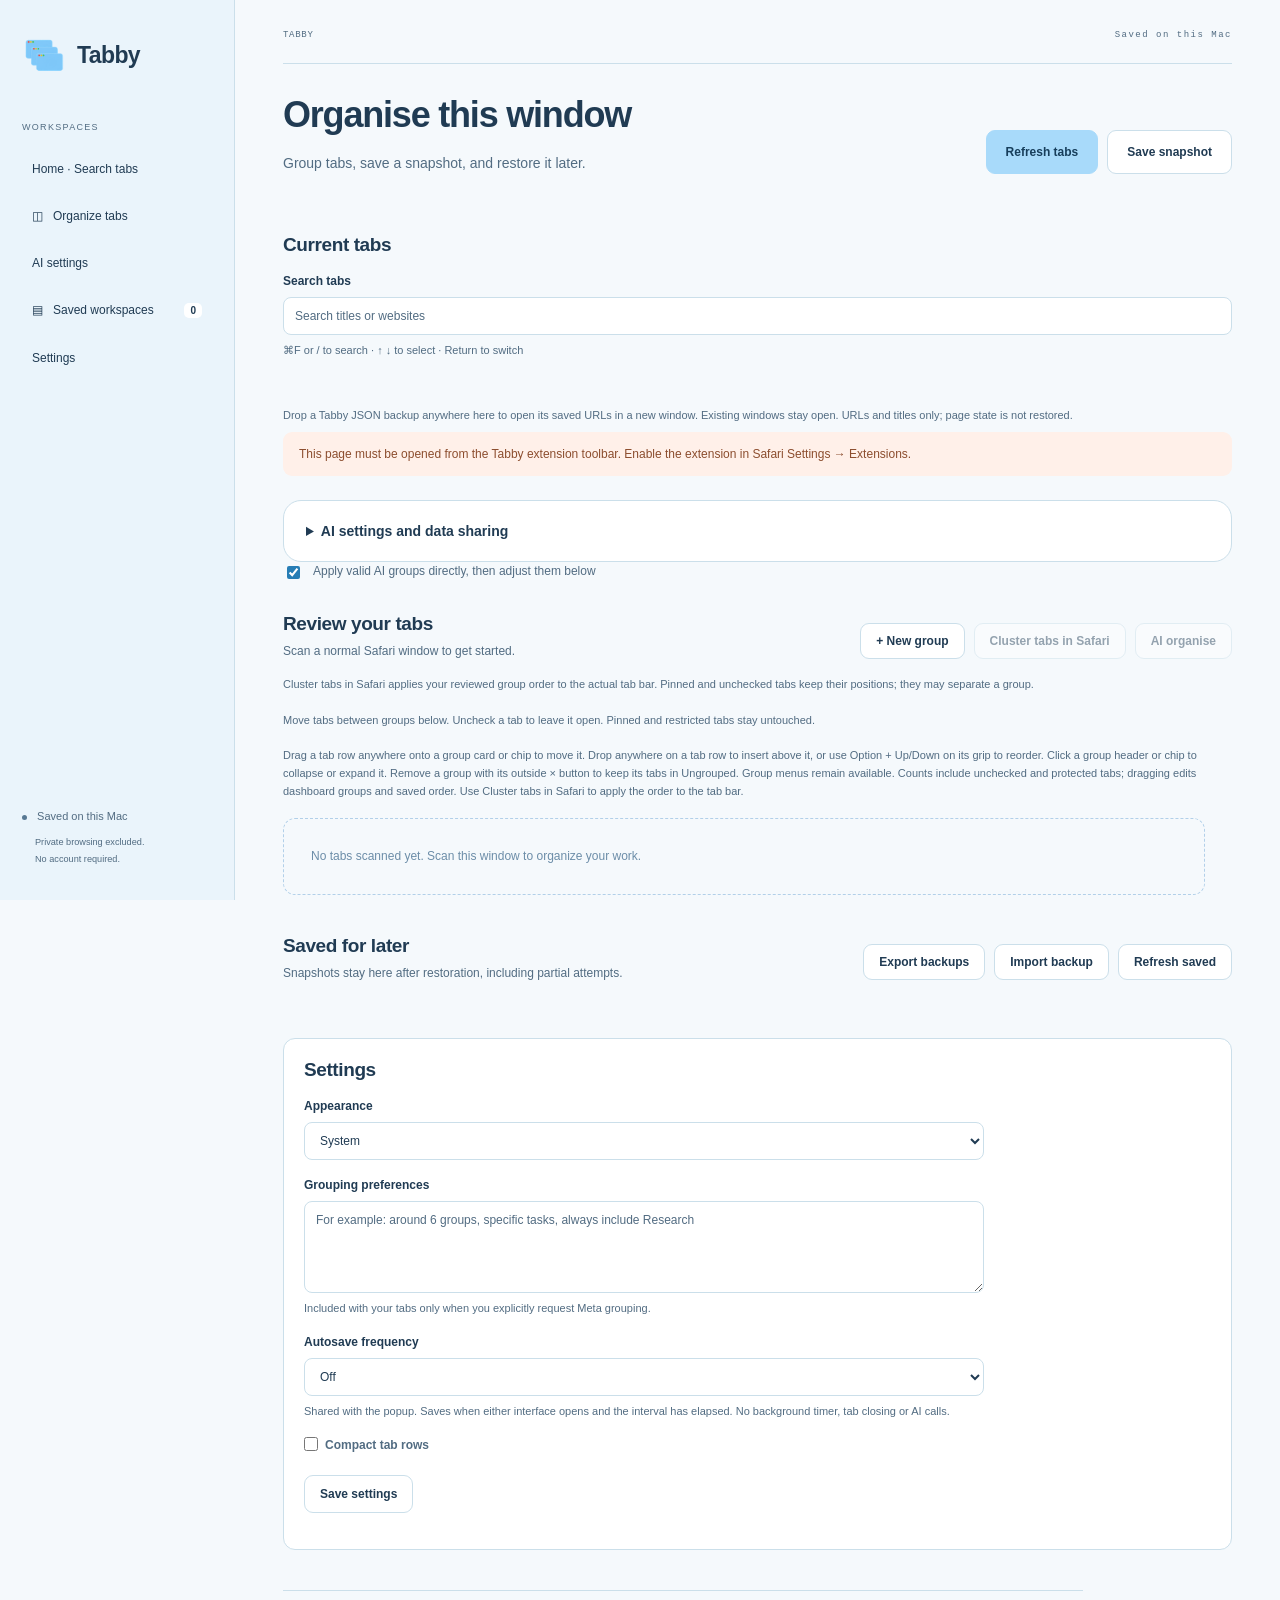
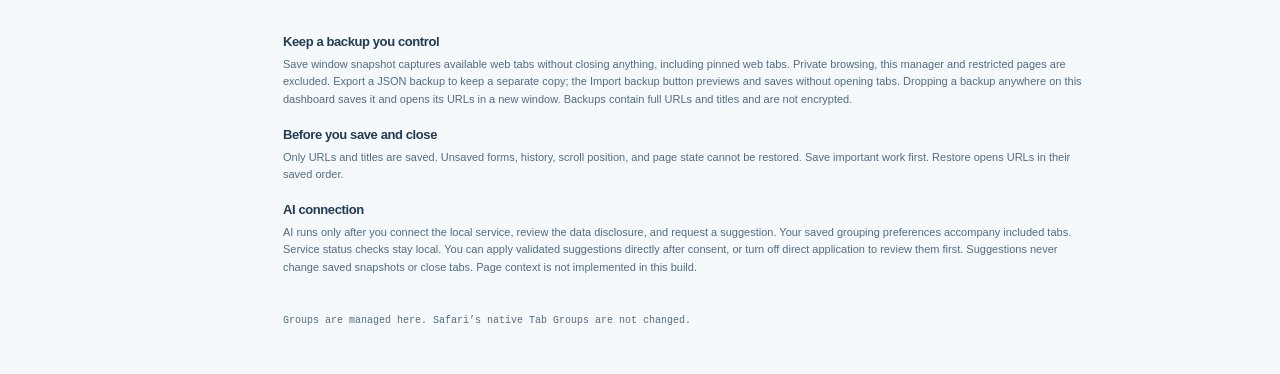
==== commit 1b5a94b1: "Bring popup search settings snapshots and group interactions to webpage" ====
--- a/extension/dashboard.html
+++ b/extension/dashboard.html
@@ -1,24 +1,26 @@
 <!doctype html>
-<html lang="en"><head><meta charset="utf-8"><meta name="viewport" content="width=device-width,initial-scale=1"><title>Tabby</title><link rel="stylesheet" href="dashboard.css"><script src="core.js" defer></script><script src="ai.js" defer></script><script src="dashboard.js" defer></script></head>
-<body><aside><a class="brand" href="dashboard.html"><img src="icons/tabby-128.png" width="40" height="40" alt=""> Tabby</a><div class="nav-label">WORKSPACES</div><a href="#organize" class="nav-item">◫ &nbsp; Organize tabs</a><a href="#ai" class="nav-item">AI settings</a><a href="#saved" class="nav-item">▤ &nbsp; Saved workspaces <b id="saved-count">0</b></a><div class="aside-note"><span class="dot"></span> Saved on this Mac<br><small>Private browsing excluded.<br>No account required.</small></div></aside>
+<html lang="en"><head><meta charset="utf-8"><meta name="viewport" content="width=device-width,initial-scale=1"><title>Tabby</title><link rel="stylesheet" href="dashboard.css"><script src="core.js" defer></script><script src="ai.js" defer></script><script src="dashboard-controls.js" defer></script><script src="dashboard.js" defer></script></head>
+<body><aside><a class="brand" href="dashboard.html"><img src="icons/tabby-128.png" width="40" height="40" alt=""> Tabby</a><div class="nav-label">WORKSPACES</div><a href="#current-tabs" class="nav-item">Home · Search tabs</a><a href="#organize" class="nav-item">◫ &nbsp; Organize tabs</a><a href="#ai" class="nav-item">AI settings</a><a href="#saved" class="nav-item">▤ &nbsp; Saved workspaces <b id="saved-count">0</b></a><a href="#dashboard-settings" class="nav-item">Settings</a><div class="aside-note"><span class="dot"></span> Saved on this Mac<br><small>Private browsing excluded.<br>No account required.</small></div></aside>
 <main><header><div class="eyebrow">TABBY</div><span class="local">Saved on this Mac</span></header><section class="hero" id="organize"><div><h1>Organise this window</h1><p>Group tabs, save a snapshot, and restore it later.</p></div><div class="actions"><button id="scan" class="primary">Refresh tabs</button><button id="snapshot-window">Save snapshot</button></div></section>
+<section id="current-tabs" class="dashboard-current-tabs"><h2>Current tabs</h2><label for="dashboard-tab-search">Search tabs</label><input id="dashboard-tab-search" type="search" placeholder="Search titles or websites" autocomplete="off" aria-controls="dashboard-tab-list"><p class="hint">⌘F or / to search · ↑ ↓ to select · Return to switch</p><p id="dashboard-tab-count" class="hint" role="status"></p><div id="dashboard-tab-list"></div></section>
 <p class="backup-drop-hint">Drop a Tabby JSON backup anywhere here to open its saved URLs in a new window. Existing windows stay open. URLs and titles only; page state is not restored.</p>
 <div id="status" class="status" role="status" aria-live="polite">Connecting to Safari…</div>
 <details id="ai" class="ai-panel" aria-labelledby="ai-heading"><summary class="ai-panel-summary">AI settings and data sharing</summary>
 <div class="toolbar"><div><div class="eyebrow">META AI</div><h2 id="ai-heading">AI organise</h2><p>Manual grouping and saved workspaces work without an AI connection.</p></div><span id="ai-badge" class="service-badge">Disconnected</span></div>
-<details id="connection-settings" class="connection-settings"><summary>Local service connection</summary><div class="connection-grid"><div><label for="ai-token">Local pairing token</label><input id="ai-token" type="password" autocomplete="off" spellcheck="false" placeholder="Paste your local service token" aria-describedby="ai-token-help"><p id="ai-token-help" class="hint">Use the pairing token generated by the local service, never your Meta API key. It stays in this page’s memory and is cleared when this page closes.</p><div class="actions"><button id="ai-connect">Connect & check status</button><button id="ai-refresh" disabled>Refresh status</button><button id="ai-disconnect" disabled>Disconnect</button></div></div><div class="service-info"><p><b>Local endpoint</b><br><code>http://127.0.0.1:8788</code></p><p><b>Current dashboard origin · updates automatically on connection</b><br><code id="ai-origin"></code></p><p>Follow the <a href="https://github.com/Jyosnorkel/safari-workspaces/blob/main/docs/meta-setup.md" target="_blank" rel="noopener noreferrer">local service setup guide</a>, create the initial pairing once, then enter its local token here. The service automatically updates Safari’s changing address when you connect. Your Meta API key stays in the service environment.</p></div></div></details>
+<details id="connection-settings" class="connection-settings"><summary>Local service connection</summary><div class="connection-grid"><div><label for="ai-token">Local pairing token</label><input id="ai-token" type="password" autocomplete="off" spellcheck="false" placeholder="Paste your local service token" aria-describedby="ai-token-help"><p id="ai-token-help" class="hint">Use the pairing token generated by the local service, never your Meta API key. It stays in this page’s memory and is cleared when this page closes.</p><label class="checkline"><input type="checkbox" id="ai-remember">Keep pairing for this browser session</label><div class="actions"><button id="ai-connect">Connect & check status</button><button id="ai-refresh" disabled>Refresh status</button><button id="ai-disconnect" disabled>Disconnect</button></div></div><div class="service-info"><p><b>Local endpoint</b><br><code>http://127.0.0.1:8788</code></p><p><b>Current dashboard origin · updates automatically on connection</b><br><code id="ai-origin"></code></p><p>Follow the <a href="https://github.com/Jyosnorkel/safari-workspaces/blob/main/docs/meta-setup.md" target="_blank" rel="noopener noreferrer">local service setup guide</a>, create the initial pairing once, then enter its local token here. The service automatically updates Safari’s changing address when you connect. Your Meta API key stays in the service environment.</p></div></div></details>
 <p id="ai-status" class="ai-status" role="status" aria-live="polite">Not connected. No model requests have been made by this page.</p>
 <div id="ai-usage" class="usage" aria-label="Local service usage">Usage is available after connecting.</div><p class="hint">These limits apply to this local service, not your whole Meta account or a guaranteed spending cap.</p>
-<div class="data-consent"><label class="checkline"><input type="checkbox" id="ai-consent"><span>I agree to send the included tabs’ titles and sanitized URL paths to the local service and its configured Meta model provider for this suggestion.</span></label><p>URL credentials, query strings and fragments are removed. <b>Titles and paths can still contain sensitive information.</b> Page text and private/pinned/restricted tabs are excluded. Only checked eligible tabs are sent. AI never closes or opens tabs.</p><details><summary id="ai-data-count">Preview the exact model input · 0 tabs</summary><pre id="ai-data-preview">[]</pre></details></div>
+<div class="data-consent"><label class="checkline"><input type="checkbox" id="ai-consent"><span>I agree to send the included tabs’ titles and sanitized URL paths to the local service and its configured Meta model provider for this suggestion.</span></label><p>URL credentials, query strings and fragments are removed. <b>Titles and paths can still contain sensitive information.</b> Page text and private/pinned/restricted tabs are excluded. Only checked eligible tabs and your saved grouping preferences are sent. AI never closes or opens tabs.</p><details><summary id="ai-data-count">Preview the exact model input · 0 tabs</summary><pre id="ai-data-preview">[]</pre></details></div>
 </details>
-<section class="toolbar"><div><h2>Review your tabs</h2><p id="scan-info">Scan a normal Safari window to get started.</p></div><div class="actions"><button id="new-group">+ New group</button><button id="cluster-tabs" disabled>Cluster tabs in Safari</button><button id="undo-cluster" hidden>Undo last reorder</button><button id="suggest" disabled title="Connect the local service, scan tabs and agree to the data disclosure first">AI organise</button></div></section>
+<label class="checkline"><input type="checkbox" id="ai-apply-direct" checked>Apply valid AI groups directly, then adjust them below</label><section class="toolbar"><div><h2>Review your tabs</h2><p id="scan-info">Scan a normal Safari window to get started.</p></div><div class="actions"><button id="new-group">+ New group</button><button id="cluster-tabs" disabled>Cluster tabs in Safari</button><button id="undo-cluster" hidden>Undo last reorder</button><button id="suggest" disabled title="Connect the local service, scan tabs and agree to the data disclosure first">AI organise</button></div></section>
 <p id="cluster-help" class="hint">Cluster tabs in Safari applies your reviewed group order to the actual tab bar. Pinned and unchecked tabs keep their positions; they may separate a group.</p><p id="cluster-status" class="hint" role="status" aria-live="polite"></p>
 <p class="hint">Move tabs between groups below. Uncheck a tab to leave it open. Pinned and restricted tabs stay untouched.</p>
 <section id="ai-review" class="ai-review" hidden aria-labelledby="ai-review-heading"><div class="toolbar"><div><div class="eyebrow">PENDING REVIEW</div><h2 id="ai-review-heading">Review proposed groups</h2><p id="ai-review-summary"></p></div><div class="actions"><button id="ai-discard">Discard suggestions</button><button id="ai-accept" class="primary">Accept reviewed suggestions</button></div></div><p class="hint">Rename a proposal or drag a tab row onto another proposed group. Use the grip to place a tab before another row. Your current groups remain unchanged until you accept. Unchecked tabs keep their current groups.</p><div id="ai-candidates" class="groups"></div></section>
-<section id="manual-review" class="manual-review" aria-label="Manual tab groups"><p id="live-status" class="hint" role="status" aria-live="polite"></p><button id="live-reload" hidden>Load shared groups</button><p id="group-chip-help" class="hint">Drag a tab row anywhere onto a group card or chip to move it. Use its grip to place it before another row, or Option + Up/Down on the grip to reorder. Click a chip to collapse or expand its group. Group menus remain available. Counts include unchecked and protected tabs; dragging edits dashboard groups and saved order. Use Cluster tabs in Safari to apply the order to the tab bar.</p><nav id="group-chips" class="group-chips" aria-label="Workspace groups" hidden></nav>
+<section id="manual-review" class="manual-review" aria-label="Manual tab groups"><p id="live-status" class="hint" role="status" aria-live="polite"></p><button id="live-reload" hidden>Load shared groups</button><p id="group-chip-help" class="hint">Drag a tab row anywhere onto a group card or chip to move it. Drop anywhere on a tab row to insert above it, or use Option + Up/Down on its grip to reorder. Click a group header or chip to collapse or expand it. Remove a group with its outside × button to keep its tabs in Ungrouped. Group menus remain available. Counts include unchecked and protected tabs; dragging edits dashboard groups and saved order. Use Cluster tabs in Safari to apply the order to the tab bar.</p><nav id="group-chips" class="group-chips" aria-label="Workspace groups" hidden></nav>
 <div id="groups" class="groups"></div></section>
 <section class="saved-section" id="saved"><div class="toolbar"><div><h2>Saved for later</h2><p>Snapshots stay here after restoration, including partial attempts.</p></div><div class="actions"><button id="export-all">Export backups</button><button id="import-backup">Import backup</button><button id="refresh">Refresh saved</button><input id="backup-file" type="file" accept=".json,application/json" hidden></div></div><div id="workspaces" class="workspaces"></div></section>
-<section class="privacy"><h2>Keep a backup you control</h2><p>Save window snapshot captures available web tabs without closing anything, including pinned web tabs. Private browsing, this manager and restricted pages are excluded. Export a JSON backup to keep a separate copy; the Import backup button previews and saves without opening tabs. Dropping a backup anywhere on this dashboard saves it and opens its URLs in a new window. Backups contain full URLs and titles and are not encrypted.</p><h2>Before you save and close</h2><p>Only URLs and titles are saved. Unsaved forms, history, scroll position, and page state cannot be restored. Save important work first. Restore opens URLs in their saved order.</p><h2>AI connection</h2><p>AI runs only after you connect the local service, review the data disclosure, and request a suggestion. Service status checks stay local. Suggestions require explicit acceptance and never change saved snapshots or close tabs. Page context is not implemented in this build.</p></section>
+<section id="dashboard-settings" class="dashboard-settings"><h2>Settings</h2><form id="dashboard-settings-form"><label for="dashboard-setting-theme">Appearance</label><select id="dashboard-setting-theme"><option value="system">System</option><option value="light">Light</option><option value="dark">Dark</option></select><label for="dashboard-setting-preferences">Grouping preferences</label><textarea id="dashboard-setting-preferences" maxlength="1200" rows="4" placeholder="For example: around 6 groups, specific tasks, always include Research"></textarea><p class="hint">Included with your tabs only when you explicitly request Meta grouping.</p><label for="dashboard-setting-autosave">Autosave frequency</label><select id="dashboard-setting-autosave"><option value="0">Off</option><option value="5">Every 5 minutes</option><option value="15">Every 15 minutes</option><option value="30">Every 30 minutes</option><option value="60">Every hour</option></select><p class="hint">Shared with the popup. Saves when either interface opens and the interval has elapsed. No background timer, tab closing or AI calls.</p><label class="checkline"><input type="checkbox" id="dashboard-setting-compact">Compact tab rows</label><button type="submit">Save settings</button><p id="dashboard-settings-status" class="hint" role="status"></p></form></section>
+<section class="privacy"><h2>Keep a backup you control</h2><p>Save window snapshot captures available web tabs without closing anything, including pinned web tabs. Private browsing, this manager and restricted pages are excluded. Export a JSON backup to keep a separate copy; the Import backup button previews and saves without opening tabs. Dropping a backup anywhere on this dashboard saves it and opens its URLs in a new window. Backups contain full URLs and titles and are not encrypted.</p><h2>Before you save and close</h2><p>Only URLs and titles are saved. Unsaved forms, history, scroll position, and page state cannot be restored. Save important work first. Restore opens URLs in their saved order.</p><h2>AI connection</h2><p>AI runs only after you connect the local service, review the data disclosure, and request a suggestion. Your saved grouping preferences accompany included tabs. Service status checks stay local. You can apply validated suggestions directly after consent, or turn off direct application to review them first. Suggestions never change saved snapshots or close tabs. Page context is not implemented in this build.</p></section>
 <footer>Groups are managed here. Safari’s native Tab Groups are not changed.</footer></main>
 <dialog id="confirm"><form method="dialog"><h2 id="confirm-title"></h2><p id="confirm-text"></p><div class="actions"><button value="cancel">Cancel</button><button value="accept" class="primary" id="confirm-accept">Continue</button></div></form></dialog>
 </body></html>
--- a/extension/dashboard.css
+++ b/extension/dashboard.css
@@ -19,16 +19,16 @@
 
 .brand img{object-fit:contain;flex:none}
 
-/* Tabby: quiet sky-blue surfaces, crisp text and glass only at the edges. */
+/* Tabby: quiet sky-blue surfaces, crisp text and flat, consistent surfaces. */
 :root{--tabby-ink:#203b53;--tabby-muted:#526c82;--tabby-blue:#a8dafa;--tabby-line:#d4e4ef;color:var(--tabby-ink);background:#f5f9fc}
 aside{background:#eaf4fb;border-color:var(--tabby-line)}
 .brand{font-size:23px;letter-spacing:-.6px}.brand img{width:44px;height:44px}
 .nav-item{font-weight:500}.nav-item:hover{background:#dceefa}
-button{border-color:#cbdfea;color:var(--tabby-ink);box-shadow:inset 0 1px 0 #ffffffcc;transition:background .15s,border-color .15s}
+button{border-color:#cbdfea;color:var(--tabby-ink);box-shadow:none;transition:background .15s,border-color .15s}
 button:hover{background:#eaf5fd;border-color:#a9cce4}.primary{background:var(--tabby-blue);border-color:#8ac6ed;color:#173e5b}.primary:hover{background:#96d0f5;border-color:#73b9e7}
 button:focus-visible,a:focus-visible,input:focus-visible,select:focus-visible{outline-color:#267db5}
 p,.hint,.count,.tab-url,.workspace small,.workspace details,.aside-note small,footer,.eyebrow,.nav-label{color:var(--tabby-muted)}
-.group,.ai-panel,.workspace,dialog{border-color:var(--tabby-line);box-shadow:0 4px 18px #275c8407,inset 0 1px 0 #fff}
+.group,.ai-panel,.workspace,dialog{border-color:var(--tabby-line);box-shadow:none}
 .group,.ai-panel{border-radius:18px}.group-header{padding-top:22px}.group-footer{background:#f7fbfe}
 .workspace{background:#edf6fc}.status{background:#e7f3fc;color:#345b78}.status.error{background:#fff0e9;color:#8c4d2e}
 .group-chip{background:#e7f3fc;border-color:#c5deef}.group-chip-count{color:#355d7b}.group-chip-arrow{color:#526c82}
@@ -39,3 +39,100 @@
 .service-badge.connected{background:#e8f4ef;border-color:#bddaca;color:#32664f}
 @media(prefers-reduced-transparency:reduce){.group-chips{background:#f5f9fc;backdrop-filter:none}}
 @media(prefers-reduced-motion:reduce){button{transition:none}}
+
+/* Shared semantic surfaces keep every dashboard state legible in both themes. */
+:root{--surface-page:#f5f9fc;--surface:#fff;--surface-raised:#eaf4fb;--surface-soft:#edf6fc;--surface-hover:#dceefa;--ink:#203b53;--muted:#526c82;--line:#cbdfea;--accent:#a8dafa;--accent-ink:#173e5b;--focus:#267db5;--error-bg:#fff0e9;--error-ink:#8c4d2e;--warning-bg:#fff6e6;--warning-ink:#79531b;--success-bg:#e8f4ef;--success-ink:#32664f;color-scheme:light}
+html[data-theme=dark]{--surface-page:#14212c;--surface:#1d303e;--surface-raised:#243c4e;--surface-soft:#223747;--surface-hover:#304e63;--ink:#e2eef7;--muted:#b2c8d9;--line:#476074;--accent:#7fc5ef;--accent-ink:#102c40;--focus:#84cdfb;--error-bg:#492d29;--error-ink:#ffd0bc;--warning-bg:#403722;--warning-ink:#f5d99c;--success-bg:#203e34;--success-ink:#b8e7d0;color-scheme:dark}
+@media(prefers-color-scheme:dark){html:not([data-theme=light]){--surface-page:#14212c;--surface:#1d303e;--surface-raised:#243c4e;--surface-soft:#223747;--surface-hover:#304e63;--ink:#e2eef7;--muted:#b2c8d9;--line:#476074;--accent:#7fc5ef;--accent-ink:#102c40;--focus:#84cdfb;--error-bg:#492d29;--error-ink:#ffd0bc;--warning-bg:#403722;--warning-ink:#f5d99c;--success-bg:#203e34;--success-ink:#b8e7d0;color-scheme:dark}}
+:root{--tabby-ink:var(--ink);--tabby-muted:var(--muted);--tabby-line:var(--line);--tabby-blue:var(--accent);color:var(--ink);background:var(--surface-page)}
+body{background:var(--surface-page);color:var(--ink)}aside{background:var(--surface-raised)}
+button,input,select,textarea,dialog,.group,.ai-panel{background:var(--surface);color:var(--ink);border-color:var(--line)}
+button:hover,.nav-item:hover,.drag-handle:hover,.tab[draggable=true]:hover{background:var(--surface-hover);color:var(--ink);border-color:var(--line)}
+.primary,.primary:hover{background:var(--accent);color:var(--accent-ink);border-color:var(--accent)}
+.group input[type=text],.tab select,.connection-grid input{color:var(--ink);background:var(--surface);border-color:var(--line)}
+p,.hint,.count,.tab-url,.workspace small,.workspace details,.aside-note,.aside-note small,footer,.eyebrow,.nav-label,.local,.group-chip-arrow,.service-info p,.usage,.ai-status,.service-badge,.connection-settings summary,.data-consent summary,.checkline{color:var(--muted)}
+.nav-item{color:var(--ink)}.nav-item b,.group-chip-count{background:var(--surface);color:var(--ink)}
+.group-footer,.workspace,.status,.ai-review,.usage,.data-consent pre,.group-chip,.backup-drop-hint{background:var(--surface-soft);color:var(--ink);border-color:var(--line)}
+.group-chip.is-collapsed{background:var(--surface)}.group-chips{background:var(--surface-page);backdrop-filter:none}.group-chip-count{color:var(--ink)}
+.group,.ai-panel,.workspace,dialog,.ai-review .group,header,aside,.tab,.workspace,.privacy,.connection-settings,.service-info,.data-consent,.data-consent pre,.group-toggle{border-color:var(--line)}
+.group-toggle{background:var(--surface-soft)}.drag-handle{color:var(--muted);background:transparent}
+.group-chip.is-drop-target,.group.is-drop-target{background:var(--surface-hover);border-color:var(--focus);box-shadow:0 0 0 3px color-mix(in srgb,var(--focus) 30%,transparent)}
+.tab.is-drop-target{background:var(--surface-hover);box-shadow:inset 0 3px var(--focus)}
+.status.error{background:var(--error-bg);color:var(--error-ink)}.ai-status.error{color:var(--error-ink)}.recovery{background:var(--warning-bg);color:var(--warning-ink);border-color:var(--warning-ink)}
+.service-badge.connected{background:var(--success-bg);color:var(--success-ink);border-color:var(--success-ink)}
+.backup-drop-active::after{background:var(--surface-raised);color:var(--ink);border-color:var(--focus);backdrop-filter:none}
+button:focus-visible,a:focus-visible,input:focus-visible,select:focus-visible,textarea:focus-visible{outline:3px solid var(--focus);outline-offset:4px}.drag-handle:focus-visible{outline-color:var(--focus)}
+dialog::backdrop{background:#07111db3;backdrop-filter:none}
+
+/* Popup/webpage parity: one palette, predictable sizing, compact quiet cards. */
+:root{--surface-page:#f5f9fc;--surface:#fff;--surface-raised:#eaf4fb;--surface-soft:#eaf4fb;--surface-hover:#e7f3fc;--ink:#203b53;--muted:#526c82;--line:#cbdfea;--accent:#a8dafa;--accent-ink:#173e5b;--focus:#267db5;--error:#9f3838}
+html[data-theme=dark]{--surface-page:#172430;--surface:#223646;--surface-raised:#263e50;--surface-soft:#263e50;--surface-hover:#29485d;--ink:#e1edf5;--muted:#b7ccda;--line:#466176;--accent:#83c5f0;--accent-ink:#102c40;--focus:#89d0ff;--error:#ffb2a9}
+@media(prefers-color-scheme:dark){html:not([data-theme=light]){--surface-page:#172430;--surface:#223646;--surface-raised:#263e50;--surface-soft:#263e50;--surface-hover:#29485d;--ink:#e1edf5;--muted:#b7ccda;--line:#466176;--accent:#83c5f0;--accent-ink:#102c40;--focus:#89d0ff;--error:#ffb2a9}}
+main,main>section,.groups,.group,.workspaces,.workspace,.toolbar,.actions{min-width:0}
+button,input,select,textarea{-webkit-appearance:none;appearance:none;box-shadow:none}
+input[type=checkbox]{-webkit-appearance:checkbox;appearance:auto;accent-color:var(--focus)}
+input::placeholder,textarea::placeholder{color:var(--muted);opacity:1}
+input,select,textarea{font:inherit}
+#current-tabs,#dashboard-settings{margin:30px 0;scroll-margin-top:20px}
+#current-tabs h2,#dashboard-settings h2{margin-bottom:12px}
+#current-tabs label,#dashboard-settings label{display:block;font-size:12px;font-weight:600;line-height:1.5;margin:16px 0 7px}
+#dashboard-tab-search,#dashboard-settings :is(input:not([type=checkbox]),select,textarea){display:block;box-sizing:border-box;width:100%;max-width:100%;min-width:0;min-height:38px;border:1px solid var(--line);border-radius:8px;padding:9px 11px;background:var(--surface);color:var(--ink);font:inherit;font-size:12px;line-height:1.5}
+#dashboard-tab-search::-webkit-search-decoration{-webkit-appearance:none}
+#dashboard-tab-list{display:grid;grid-template-columns:minmax(0,1fr);gap:6px;min-width:0;margin-top:12px}
+#dashboard-tab-list button{display:block;width:100%;min-width:0;max-width:100%;overflow:hidden;text-align:left;padding:11px 12px;border-radius:9px;border:1px solid var(--line);background:var(--surface);color:var(--ink);font-size:12px;line-height:1.45}
+#dashboard-tab-list button:is(:hover,.is-selected){background:var(--surface-hover)}
+#dashboard-tab-list button.is-selected{border-color:var(--focus)}
+#dashboard-tab-list :is(.workspace-tab-title,.workspace-tab-host,.dashboard-tab-title,.dashboard-tab-host,strong,small){display:block;min-width:0;max-width:100%;white-space:nowrap;overflow:hidden;text-overflow:ellipsis}
+#dashboard-tab-list :is(small,.workspace-tab-host,.dashboard-tab-host){margin-top:3px;font-size:11px;color:var(--muted);font-weight:400}
+#dashboard-settings{padding:20px;border:1px solid var(--line);border-radius:12px;background:var(--surface)}
+#dashboard-settings form{max-width:680px}
+#dashboard-settings textarea{resize:vertical;min-height:112px;max-height:320px}
+#dashboard-settings :is(.hint,.workspace-help){font-size:11px;line-height:1.55;color:var(--muted);margin:7px 0 16px}
+#dashboard-settings input[type=checkbox]{width:14px;height:14px;vertical-align:-2px;margin:0 7px 0 0}
+#dashboard-settings button[type=submit]{min-height:38px;margin-top:14px}
+.compact #dashboard-tab-list button,.compact .tab{padding-top:6px;padding-bottom:6px}
+
+/* Saved snapshots stay compact until opened; destructive actions stay outside. */
+.workspaces{grid-template-columns:minmax(0,1fr);gap:10px}
+.snapshot-entry{position:relative;min-width:0;padding-right:30px}
+.snapshot-entry>.workspace.snapshot-card{padding:0;margin:0;border:1px solid var(--line);border-radius:9px;overflow:hidden;background:var(--surface);color:var(--ink)}
+.snapshot-card>summary{display:flex;align-items:center;flex-wrap:wrap;gap:8px;list-style:none;min-height:56px;padding:12px 112px 12px 13px;cursor:pointer;font-size:12px;line-height:1.5;color:var(--ink)}
+.snapshot-card>summary::-webkit-details-marker{display:none}
+.snapshot-card>summary::before{content:'▸';font-size:10px;color:var(--muted)}
+.snapshot-card[open]>summary::before{content:'▾'}
+.snapshot-card>summary:hover{background:var(--surface-hover)}
+.snapshot-card>summary:focus-visible{outline:2px solid var(--focus);outline-offset:-3px;border-radius:8px}
+.snapshot-card[open]>summary{border-bottom:1px solid var(--line)}
+.snapshot-card .snapshot-date{font-weight:600;white-space:nowrap}
+.snapshot-card .snapshot-stats{font-size:11px;font-weight:400;color:var(--muted);white-space:nowrap}
+.snapshot-card .snapshot-stats::before{content:'· ';}
+.snapshot-entry>.snapshot-export{position:absolute;right:41px;top:11px;min-height:34px;padding:7px 10px;font-size:11px;background:var(--surface);color:var(--ink);border-color:var(--line)}
+.snapshot-entry>.snapshot-delete{position:absolute;right:0;top:14px;width:24px;min-height:28px;padding:3px;border:0;background:transparent;color:var(--muted);font-size:18px;line-height:1}
+.snapshot-entry>.snapshot-delete:hover,.snapshot-entry>.snapshot-delete:focus-visible{color:var(--error);background:var(--surface-hover)}
+.snapshot-card>:not(summary){margin-left:14px;margin-right:14px}
+.snapshot-card>.snapshot-name{font-size:15px;line-height:1.5;margin-top:14px;margin-bottom:9px;color:var(--ink)}
+.snapshot-card>.actions{margin-top:14px;margin-bottom:14px}
+.snapshot-tabs{margin-top:12px;margin-bottom:10px;min-width:0}
+.snapshot-tab{display:block;width:100%;min-width:0;max-width:100%;padding:10px 3px;text-align:left;border:0;border-bottom:1px solid var(--line);border-radius:0;background:transparent;color:var(--ink);font-size:12px;line-height:1.45;overflow:hidden}
+.snapshot-tab:last-child{border-bottom:0}
+.snapshot-tab:hover{background:var(--surface-hover)}
+.snapshot-tab :is(strong,small,.snapshot-tab-title,.snapshot-tab-host){display:block;max-width:100%;min-width:0;white-space:nowrap;overflow:hidden;text-overflow:ellipsis}
+.snapshot-tab :is(small,.snapshot-tab-host){font-size:11px;color:var(--muted);margin-top:3px;font-weight:400}
+.snapshot-undo{display:inline-flex;padding:4px 9px;margin-left:8px;font-size:11px}
+
+/* Group headers share popup disclosure behavior and outside-card removal. */
+.groups{column-gap:40px;padding-right:27px}
+.group{position:relative;overflow:visible;border-radius:10px}
+.group-header{cursor:pointer;border-radius:9px 9px 0 0}
+.group-header:hover{background:var(--surface-hover)}
+.group-header input{cursor:text}
+.group.is-collapsed .group-header{border-radius:9px;padding-bottom:20px}
+.group>.group-remove{position:absolute;right:-28px;top:14px;width:23px;min-height:28px;padding:3px;border:0;background:transparent;color:var(--muted);font-size:18px;line-height:1}
+.group>.group-remove:hover,.group>.group-remove:focus-visible{background:var(--surface-hover);color:var(--error)}
+.group-footer{border-radius:0 0 9px 9px}
+.tab.drop-before{box-shadow:inset 0 3px var(--focus);background:var(--surface-hover)}
+@media(max-width:600px){#dashboard-settings{padding:15px}.snapshot-card>summary{padding-right:102px;gap:5px}.snapshot-entry>.snapshot-export{right:39px;padding-left:8px;padding-right:8px}.groups{padding-right:25px;gap:14px}.group>.group-remove{right:-26px}}
+/* Backup import is available anywhere; the resting hint is not a drop target. */
+.backup-drop-hint{padding:0;border:0;border-radius:0;background:transparent;color:var(--muted)}
+/* Retain the familiar dropdown affordance while keeping the shared palette. */
+select{-webkit-appearance:menulist;appearance:auto}
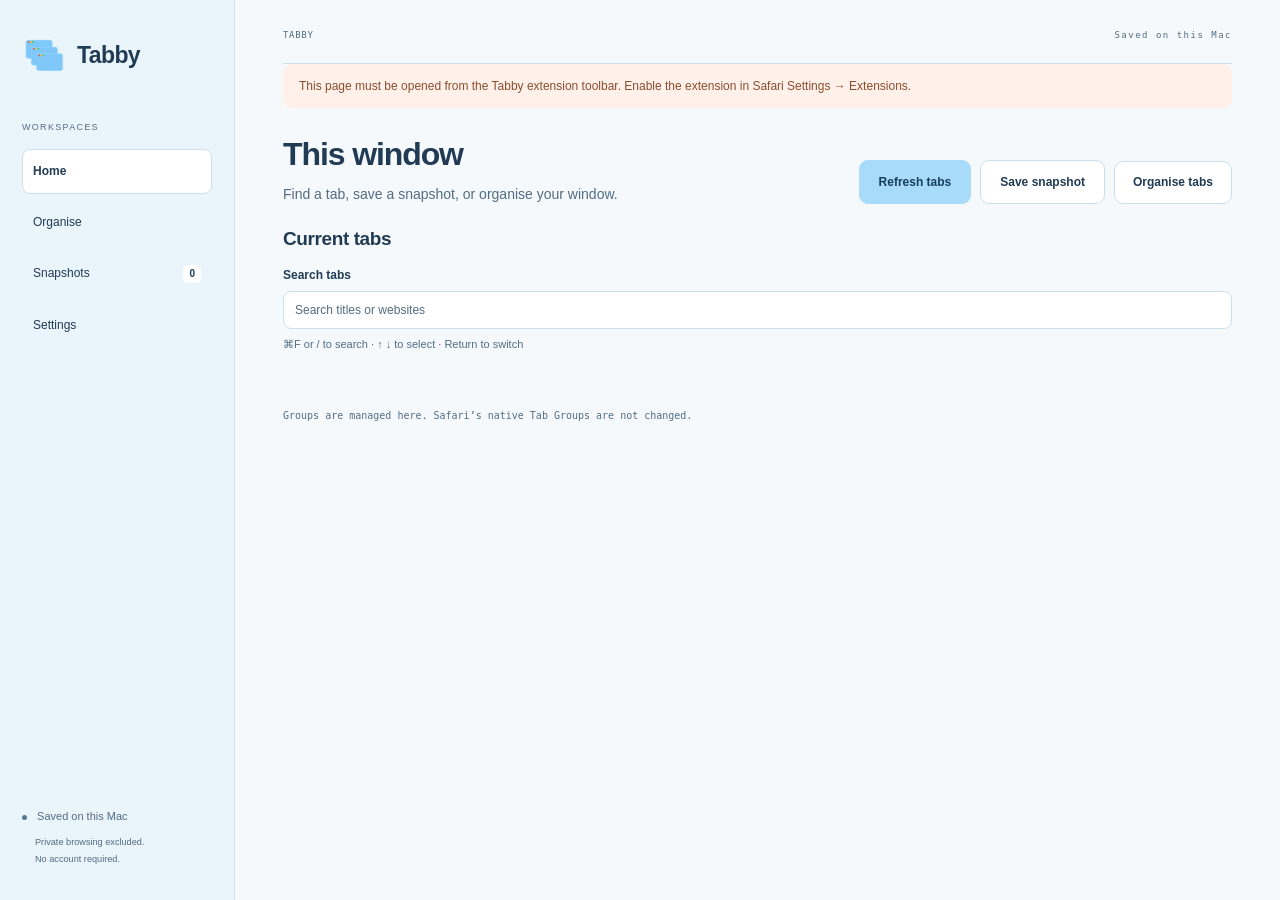
==== commit e0431736: "Split webpage into focused sidebar views" ====
--- a/extension/dashboard.html
+++ b/extension/dashboard.html
@@ -1,11 +1,9 @@
 <!doctype html>
-<html lang="en"><head><meta charset="utf-8"><meta name="viewport" content="width=device-width,initial-scale=1"><title>Tabby</title><link rel="stylesheet" href="dashboard.css"><script src="core.js" defer></script><script src="ai.js" defer></script><script src="dashboard-controls.js" defer></script><script src="dashboard.js" defer></script></head>
-<body><aside><a class="brand" href="dashboard.html"><img src="icons/tabby-128.png" width="40" height="40" alt=""> Tabby</a><div class="nav-label">WORKSPACES</div><a href="#current-tabs" class="nav-item">Home · Search tabs</a><a href="#organize" class="nav-item">◫ &nbsp; Organize tabs</a><a href="#ai" class="nav-item">AI settings</a><a href="#saved" class="nav-item">▤ &nbsp; Saved workspaces <b id="saved-count">0</b></a><a href="#dashboard-settings" class="nav-item">Settings</a><div class="aside-note"><span class="dot"></span> Saved on this Mac<br><small>Private browsing excluded.<br>No account required.</small></div></aside>
-<main><header><div class="eyebrow">TABBY</div><span class="local">Saved on this Mac</span></header><section class="hero" id="organize"><div><h1>Organise this window</h1><p>Group tabs, save a snapshot, and restore it later.</p></div><div class="actions"><button id="scan" class="primary">Refresh tabs</button><button id="snapshot-window">Save snapshot</button></div></section>
+<html lang="en"><head><meta charset="utf-8"><meta name="viewport" content="width=device-width,initial-scale=1"><title>Tabby</title><link rel="stylesheet" href="dashboard.css"><script src="core.js" defer></script><script src="ai.js" defer></script><script src="dashboard-pages.js" defer></script><script src="dashboard-controls.js" defer></script><script src="dashboard.js" defer></script></head>
+<body><aside><a class="brand" href="#home"><img src="icons/tabby-128.png" width="40" height="40" alt=""> Tabby</a><div class="nav-label">WORKSPACES</div><nav aria-label="Tabby pages"><a href="#home" class="nav-item" data-page-link="home">Home</a><a href="#organise" class="nav-item" data-page-link="organise">Organise</a><a href="#snapshots" class="nav-item" data-page-link="snapshots">Snapshots <b id="saved-count">0</b></a><a href="#settings" class="nav-item" data-page-link="settings">Settings</a></nav><div class="aside-note"><span class="dot"></span> Saved on this Mac<br><small>Private browsing excluded.<br>No account required.</small></div></aside>
+<main><header><div class="eyebrow">TABBY</div><span class="local">Saved on this Mac</span></header><div id="status" class="status" role="status" aria-live="polite">Connecting to Safari…</div><section data-page="home" id="page-home"><section class="hero"><!-- Home --><div><h1>This window</h1><p>Find a tab, save a snapshot, or organise your window.</p></div><div class="actions"><button id="scan" class="primary">Refresh tabs</button><button id="snapshot-window">Save snapshot</button><a href="#organise" class="page-action">Organise tabs</a></div></section>
 <section id="current-tabs" class="dashboard-current-tabs"><h2>Current tabs</h2><label for="dashboard-tab-search">Search tabs</label><input id="dashboard-tab-search" type="search" placeholder="Search titles or websites" autocomplete="off" aria-controls="dashboard-tab-list"><p class="hint">⌘F or / to search · ↑ ↓ to select · Return to switch</p><p id="dashboard-tab-count" class="hint" role="status"></p><div id="dashboard-tab-list"></div></section>
-<p class="backup-drop-hint">Drop a Tabby JSON backup anywhere here to open its saved URLs in a new window. Existing windows stay open. URLs and titles only; page state is not restored.</p>
-<div id="status" class="status" role="status" aria-live="polite">Connecting to Safari…</div>
-<details id="ai" class="ai-panel" aria-labelledby="ai-heading"><summary class="ai-panel-summary">AI settings and data sharing</summary>
+</section><section data-page="organise" id="page-organise" hidden><div class="page-heading"><h1>Organise</h1><p>Create groups, drag tabs to adjust, then arrange the Safari tab bar.</p></div><details id="ai" class="ai-panel" aria-labelledby="ai-heading"><summary class="ai-panel-summary">AI settings and data sharing</summary>
 <div class="toolbar"><div><div class="eyebrow">META AI</div><h2 id="ai-heading">AI organise</h2><p>Manual grouping and saved workspaces work without an AI connection.</p></div><span id="ai-badge" class="service-badge">Disconnected</span></div>
 <details id="connection-settings" class="connection-settings"><summary>Local service connection</summary><div class="connection-grid"><div><label for="ai-token">Local pairing token</label><input id="ai-token" type="password" autocomplete="off" spellcheck="false" placeholder="Paste your local service token" aria-describedby="ai-token-help"><p id="ai-token-help" class="hint">Use the pairing token generated by the local service, never your Meta API key. It stays in this page’s memory and is cleared when this page closes.</p><label class="checkline"><input type="checkbox" id="ai-remember">Keep pairing for this browser session</label><div class="actions"><button id="ai-connect">Connect & check status</button><button id="ai-refresh" disabled>Refresh status</button><button id="ai-disconnect" disabled>Disconnect</button></div></div><div class="service-info"><p><b>Local endpoint</b><br><code>http://127.0.0.1:8788</code></p><p><b>Current dashboard origin · updates automatically on connection</b><br><code id="ai-origin"></code></p><p>Follow the <a href="https://github.com/Jyosnorkel/safari-workspaces/blob/main/docs/meta-setup.md" target="_blank" rel="noopener noreferrer">local service setup guide</a>, create the initial pairing once, then enter its local token here. The service automatically updates Safari’s changing address when you connect. Your Meta API key stays in the service environment.</p></div></div></details>
 <p id="ai-status" class="ai-status" role="status" aria-live="polite">Not connected. No model requests have been made by this page.</p>
@@ -18,9 +16,9 @@
 <section id="ai-review" class="ai-review" hidden aria-labelledby="ai-review-heading"><div class="toolbar"><div><div class="eyebrow">PENDING REVIEW</div><h2 id="ai-review-heading">Review proposed groups</h2><p id="ai-review-summary"></p></div><div class="actions"><button id="ai-discard">Discard suggestions</button><button id="ai-accept" class="primary">Accept reviewed suggestions</button></div></div><p class="hint">Rename a proposal or drag a tab row onto another proposed group. Use the grip to place a tab before another row. Your current groups remain unchanged until you accept. Unchecked tabs keep their current groups.</p><div id="ai-candidates" class="groups"></div></section>
 <section id="manual-review" class="manual-review" aria-label="Manual tab groups"><p id="live-status" class="hint" role="status" aria-live="polite"></p><button id="live-reload" hidden>Load shared groups</button><p id="group-chip-help" class="hint">Drag a tab row anywhere onto a group card or chip to move it. Drop anywhere on a tab row to insert above it, or use Option + Up/Down on its grip to reorder. Click a group header or chip to collapse or expand it. Remove a group with its outside × button to keep its tabs in Ungrouped. Group menus remain available. Counts include unchecked and protected tabs; dragging edits dashboard groups and saved order. Use Cluster tabs in Safari to apply the order to the tab bar.</p><nav id="group-chips" class="group-chips" aria-label="Workspace groups" hidden></nav>
 <div id="groups" class="groups"></div></section>
-<section class="saved-section" id="saved"><div class="toolbar"><div><h2>Saved for later</h2><p>Snapshots stay here after restoration, including partial attempts.</p></div><div class="actions"><button id="export-all">Export backups</button><button id="import-backup">Import backup</button><button id="refresh">Refresh saved</button><input id="backup-file" type="file" accept=".json,application/json" hidden></div></div><div id="workspaces" class="workspaces"></div></section>
-<section id="dashboard-settings" class="dashboard-settings"><h2>Settings</h2><form id="dashboard-settings-form"><label for="dashboard-setting-theme">Appearance</label><select id="dashboard-setting-theme"><option value="system">System</option><option value="light">Light</option><option value="dark">Dark</option></select><label for="dashboard-setting-preferences">Grouping preferences</label><textarea id="dashboard-setting-preferences" maxlength="1200" rows="4" placeholder="For example: around 6 groups, specific tasks, always include Research"></textarea><p class="hint">Included with your tabs only when you explicitly request Meta grouping.</p><label for="dashboard-setting-autosave">Autosave frequency</label><select id="dashboard-setting-autosave"><option value="0">Off</option><option value="5">Every 5 minutes</option><option value="15">Every 15 minutes</option><option value="30">Every 30 minutes</option><option value="60">Every hour</option></select><p class="hint">Shared with the popup. Saves when either interface opens and the interval has elapsed. No background timer, tab closing or AI calls.</p><label class="checkline"><input type="checkbox" id="dashboard-setting-compact">Compact tab rows</label><button type="submit">Save settings</button><p id="dashboard-settings-status" class="hint" role="status"></p></form></section>
+</section><section data-page="snapshots" id="page-snapshots" hidden><div class="page-heading"><h1>Snapshots</h1><p>Saved tabs and backups, ready to return to.</p></div><p class="backup-drop-hint">Drop a Tabby JSON backup anywhere here to open its saved URLs in a new window. Existing windows stay open. URLs and titles only; page state is not restored.</p><section class="saved-section" id="saved"><div class="toolbar"><div><h2>Saved for later</h2><p>Snapshots stay here after restoration, including partial attempts.</p></div><div class="actions"><button id="export-all">Export backups</button><button id="import-backup">Import backup</button><button id="refresh">Refresh saved</button><input id="backup-file" type="file" accept=".json,application/json" hidden></div></div><div id="workspaces" class="workspaces"></div></section>
+</section><section data-page="settings" id="page-settings" hidden><div class="page-heading"><h1>Settings</h1><p>Appearance and preferences shared with the popup.</p></div><section id="dashboard-settings" class="dashboard-settings"><h2>Settings</h2><form id="dashboard-settings-form"><label for="dashboard-setting-theme">Appearance</label><select id="dashboard-setting-theme"><option value="system">System</option><option value="light">Light</option><option value="dark">Dark</option></select><label for="dashboard-setting-preferences">Grouping preferences</label><textarea id="dashboard-setting-preferences" maxlength="1200" rows="4" placeholder="For example: around 6 groups, specific tasks, always include Research"></textarea><p class="hint">Included with your tabs only when you explicitly request Meta grouping.</p><label for="dashboard-setting-autosave">Autosave frequency</label><select id="dashboard-setting-autosave"><option value="0">Off</option><option value="5">Every 5 minutes</option><option value="15">Every 15 minutes</option><option value="30">Every 30 minutes</option><option value="60">Every hour</option></select><p class="hint">Shared with the popup. Saves when either interface opens and the interval has elapsed. No background timer, tab closing or AI calls.</p><label class="checkline"><input type="checkbox" id="dashboard-setting-compact">Compact tab rows</label><button type="submit">Save settings</button><p id="dashboard-settings-status" class="hint" role="status"></p></form></section>
 <section class="privacy"><h2>Keep a backup you control</h2><p>Save window snapshot captures available web tabs without closing anything, including pinned web tabs. Private browsing, this manager and restricted pages are excluded. Export a JSON backup to keep a separate copy; the Import backup button previews and saves without opening tabs. Dropping a backup anywhere on this dashboard saves it and opens its URLs in a new window. Backups contain full URLs and titles and are not encrypted.</p><h2>Before you save and close</h2><p>Only URLs and titles are saved. Unsaved forms, history, scroll position, and page state cannot be restored. Save important work first. Restore opens URLs in their saved order.</p><h2>AI connection</h2><p>AI runs only after you connect the local service, review the data disclosure, and request a suggestion. Your saved grouping preferences accompany included tabs. Service status checks stay local. You can apply validated suggestions directly after consent, or turn off direct application to review them first. Suggestions never change saved snapshots or close tabs. Page context is not implemented in this build.</p></section>
-<footer>Groups are managed here. Safari’s native Tab Groups are not changed.</footer></main>
+</section><footer>Groups are managed here. Safari’s native Tab Groups are not changed.</footer></main>
 <dialog id="confirm"><form method="dialog"><h2 id="confirm-title"></h2><p id="confirm-text"></p><div class="actions"><button value="cancel">Cancel</button><button value="accept" class="primary" id="confirm-accept">Continue</button></div></form></dialog>
 </body></html>
--- a/extension/dashboard.css
+++ b/extension/dashboard.css
@@ -136,3 +136,36 @@
 .backup-drop-hint{padding:0;border:0;border-radius:0;background:transparent;color:var(--muted)}
 /* Retain the familiar dropdown affordance while keeping the shared palette. */
 select{-webkit-appearance:menulist;appearance:auto}
+
+/* Each sidebar destination is a focused page; navigation remains reachable. */
+html{scroll-behavior:auto}
+aside{overflow-y:auto}
+.nav-item{display:block;min-height:42px;border:1px solid transparent;line-height:1.4}
+.nav-item[aria-current=page]{background:var(--surface);border-color:var(--line);color:var(--ink);font-weight:650}
+.nav-item[aria-current=page]:hover{background:var(--surface-hover)}
+[data-page]{min-width:0;scroll-margin-top:20px}
+[data-page][hidden]{display:none!important}
+.page-heading{margin:28px 0 22px;padding:0;max-width:850px}
+.page-heading h1{font-size:32px;letter-spacing:-1.1px;line-height:1.15;margin:0 0 9px}
+.page-heading p{margin:0;font-size:13px;line-height:1.6;color:var(--muted)}
+[data-page]>.hero{padding-top:28px;padding-bottom:16px}
+[data-page]>.hero h1{font-size:32px;letter-spacing:-1.1px;line-height:1.15;margin-bottom:10px}
+[data-page]>.toolbar:first-child{margin-top:24px}
+[data-page] .saved-section,[data-page] #dashboard-settings,[data-page] #current-tabs{margin-top:0}
+[data-page] .privacy{margin-top:24px}
+@media(max-width:600px){
+ aside{display:grid;grid-template-columns:repeat(4,minmax(0,1fr));gap:6px;padding:15px 18px}
+ aside .brand{grid-column:1/-1;margin-bottom:8px}
+ aside .nav-item{display:flex;align-items:center;justify-content:center;margin:0;padding:10px 4px;min-width:0;min-height:42px;text-align:center;font-size:11px;line-height:1.4;overflow-wrap:anywhere}
+ aside .nav-label,aside .aside-note{display:none}
+ aside .nav-item b{float:none;margin-left:5px;padding:1px 4px;font-size:9px}
+ main{padding:20px 18px}
+ .page-heading{margin:24px 0 18px}
+ .page-heading h1,[data-page]>.hero h1{font-size:28px;letter-spacing:-.8px}
+ .page-heading p{font-size:12px}
+}
+aside nav{display:grid;gap:6px;min-width:0}
+aside nav .nav-item{margin-bottom:0}
+@media(max-width:600px){aside nav{grid-column:1/-1;grid-template-columns:repeat(4,minmax(0,1fr));gap:6px}}
+.page-action{display:inline-flex;align-items:center;justify-content:center;min-height:43px;margin-bottom:8px;padding:13px 18px;border:1px solid var(--line);border-radius:9px;background:var(--surface);color:var(--ink);text-decoration:none;font-size:12px;font-weight:600;white-space:nowrap}
+.page-action:hover{background:var(--surface-hover);color:var(--ink)}
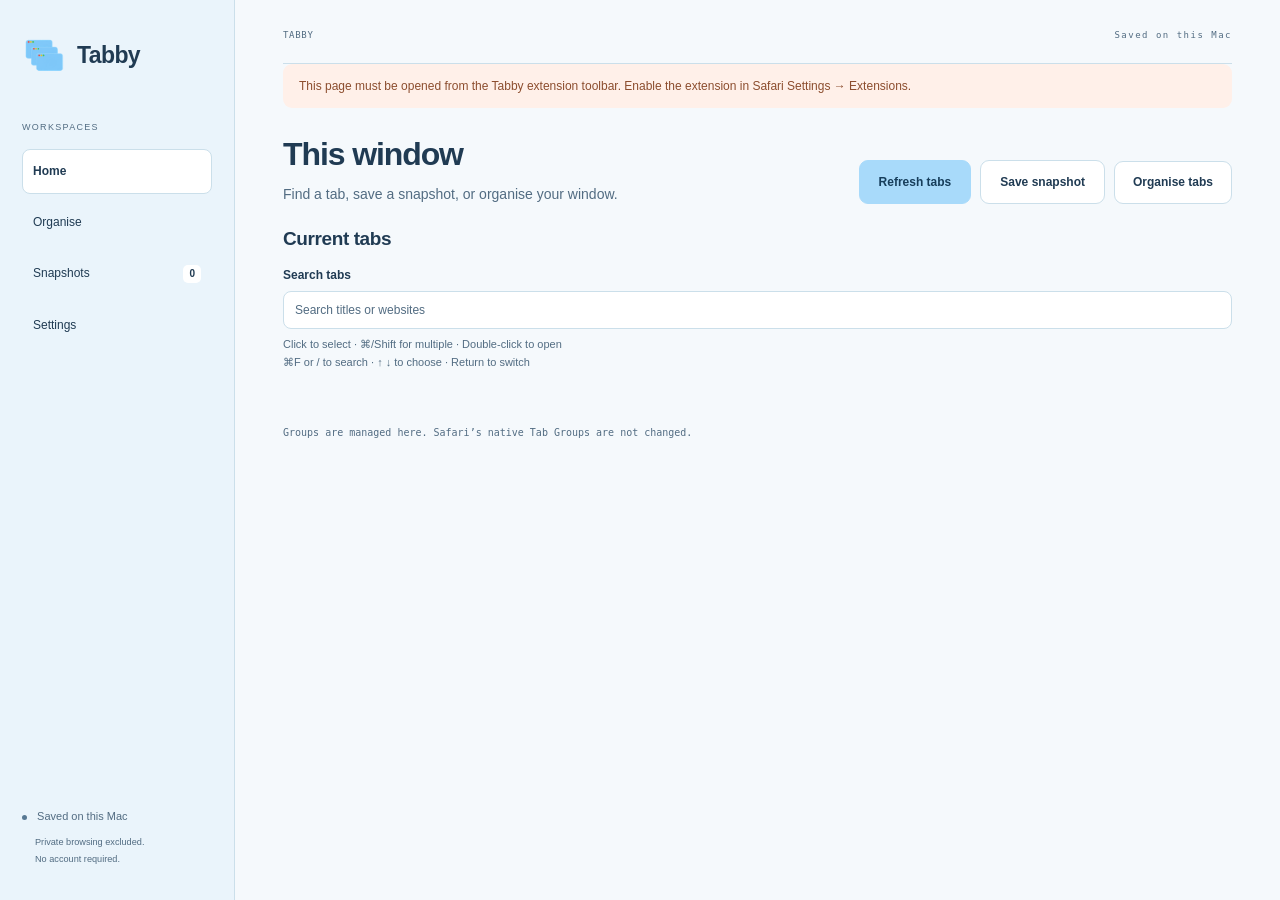
==== commit 2763d8e2: "Add tab multiselection and preserve groups through snapshots and restore" ====
--- a/extension/dashboard.html
+++ b/extension/dashboard.html
@@ -1,8 +1,8 @@
 <!doctype html>
-<html lang="en"><head><meta charset="utf-8"><meta name="viewport" content="width=device-width,initial-scale=1"><title>Tabby</title><link rel="stylesheet" href="dashboard.css"><script src="core.js" defer></script><script src="ai.js" defer></script><script src="dashboard-pages.js" defer></script><script src="dashboard-controls.js" defer></script><script src="dashboard.js" defer></script></head>
+<html lang="en"><head><meta charset="utf-8"><meta name="viewport" content="width=device-width,initial-scale=1"><title>Tabby</title><link rel="stylesheet" href="dashboard.css"><script src="core.js" defer></script><script src="tab-selection.js" defer></script><script src="ai.js" defer></script><script src="dashboard-pages.js" defer></script><script src="dashboard-controls.js" defer></script><script src="dashboard.js" defer></script></head>
 <body><aside><a class="brand" href="#home"><img src="icons/tabby-128.png" width="40" height="40" alt=""> Tabby</a><div class="nav-label">WORKSPACES</div><nav aria-label="Tabby pages"><a href="#home" class="nav-item" data-page-link="home">Home</a><a href="#organise" class="nav-item" data-page-link="organise">Organise</a><a href="#snapshots" class="nav-item" data-page-link="snapshots">Snapshots <b id="saved-count">0</b></a><a href="#settings" class="nav-item" data-page-link="settings">Settings</a></nav><div class="aside-note"><span class="dot"></span> Saved on this Mac<br><small>Private browsing excluded.<br>No account required.</small></div></aside>
 <main><header><div class="eyebrow">TABBY</div><span class="local">Saved on this Mac</span></header><div id="status" class="status" role="status" aria-live="polite">Connecting to Safari…</div><section data-page="home" id="page-home"><section class="hero"><!-- Home --><div><h1>This window</h1><p>Find a tab, save a snapshot, or organise your window.</p></div><div class="actions"><button id="scan" class="primary">Refresh tabs</button><button id="snapshot-window">Save snapshot</button><a href="#organise" class="page-action">Organise tabs</a></div></section>
-<section id="current-tabs" class="dashboard-current-tabs"><h2>Current tabs</h2><label for="dashboard-tab-search">Search tabs</label><input id="dashboard-tab-search" type="search" placeholder="Search titles or websites" autocomplete="off" aria-controls="dashboard-tab-list"><p class="hint">⌘F or / to search · ↑ ↓ to select · Return to switch</p><p id="dashboard-tab-count" class="hint" role="status"></p><div id="dashboard-tab-list"></div></section>
+<section id="current-tabs" class="dashboard-current-tabs"><h2>Current tabs</h2><label for="dashboard-tab-search">Search tabs</label><input id="dashboard-tab-search" type="search" placeholder="Search titles or websites" autocomplete="off" aria-controls="dashboard-tab-list"><p class="hint">Click to select · ⌘/Shift for multiple · Double-click to open<br>⌘F or / to search · ↑ ↓ to choose · Return to switch</p><p id="dashboard-tab-count" class="hint" role="status"></p><div id="dashboard-tab-list"></div></section>
 </section><section data-page="organise" id="page-organise" hidden><div class="page-heading"><h1>Organise</h1><p>Create groups, drag tabs to adjust, then arrange the Safari tab bar.</p></div><details id="ai" class="ai-panel" aria-labelledby="ai-heading"><summary class="ai-panel-summary">AI settings and data sharing</summary>
 <div class="toolbar"><div><div class="eyebrow">META AI</div><h2 id="ai-heading">AI organise</h2><p>Manual grouping and saved workspaces work without an AI connection.</p></div><span id="ai-badge" class="service-badge">Disconnected</span></div>
 <details id="connection-settings" class="connection-settings"><summary>Local service connection</summary><div class="connection-grid"><div><label for="ai-token">Local pairing token</label><input id="ai-token" type="password" autocomplete="off" spellcheck="false" placeholder="Paste your local service token" aria-describedby="ai-token-help"><p id="ai-token-help" class="hint">Use the pairing token generated by the local service, never your Meta API key. It stays in this page’s memory and is cleared when this page closes.</p><label class="checkline"><input type="checkbox" id="ai-remember">Keep pairing for this browser session</label><div class="actions"><button id="ai-connect">Connect & check status</button><button id="ai-refresh" disabled>Refresh status</button><button id="ai-disconnect" disabled>Disconnect</button></div></div><div class="service-info"><p><b>Local endpoint</b><br><code>http://127.0.0.1:8788</code></p><p><b>Current dashboard origin · updates automatically on connection</b><br><code id="ai-origin"></code></p><p>Follow the <a href="https://github.com/Jyosnorkel/safari-workspaces/blob/main/docs/meta-setup.md" target="_blank" rel="noopener noreferrer">local service setup guide</a>, create the initial pairing once, then enter its local token here. The service automatically updates Safari’s changing address when you connect. Your Meta API key stays in the service environment.</p></div></div></details>
@@ -12,11 +12,11 @@
 </details>
 <label class="checkline"><input type="checkbox" id="ai-apply-direct" checked>Apply valid AI groups directly, then adjust them below</label><section class="toolbar"><div><h2>Review your tabs</h2><p id="scan-info">Scan a normal Safari window to get started.</p></div><div class="actions"><button id="new-group">+ New group</button><button id="cluster-tabs" disabled>Cluster tabs in Safari</button><button id="undo-cluster" hidden>Undo last reorder</button><button id="suggest" disabled title="Connect the local service, scan tabs and agree to the data disclosure first">AI organise</button></div></section>
 <p id="cluster-help" class="hint">Cluster tabs in Safari applies your reviewed group order to the actual tab bar. Pinned and unchecked tabs keep their positions; they may separate a group.</p><p id="cluster-status" class="hint" role="status" aria-live="polite"></p>
-<p class="hint">Move tabs between groups below. Uncheck a tab to leave it open. Pinned and restricted tabs stay untouched.</p>
+<p class="hint">Click to select · ⌘/Shift for multiple · Double-click to switch. Drag selected tabs together. Uncheck a tab to leave it open; pinned and restricted tabs stay untouched.</p>
 <section id="ai-review" class="ai-review" hidden aria-labelledby="ai-review-heading"><div class="toolbar"><div><div class="eyebrow">PENDING REVIEW</div><h2 id="ai-review-heading">Review proposed groups</h2><p id="ai-review-summary"></p></div><div class="actions"><button id="ai-discard">Discard suggestions</button><button id="ai-accept" class="primary">Accept reviewed suggestions</button></div></div><p class="hint">Rename a proposal or drag a tab row onto another proposed group. Use the grip to place a tab before another row. Your current groups remain unchanged until you accept. Unchecked tabs keep their current groups.</p><div id="ai-candidates" class="groups"></div></section>
 <section id="manual-review" class="manual-review" aria-label="Manual tab groups"><p id="live-status" class="hint" role="status" aria-live="polite"></p><button id="live-reload" hidden>Load shared groups</button><p id="group-chip-help" class="hint">Drag a tab row anywhere onto a group card or chip to move it. Drop anywhere on a tab row to insert above it, or use Option + Up/Down on its grip to reorder. Click a group header or chip to collapse or expand it. Remove a group with its outside × button to keep its tabs in Ungrouped. Group menus remain available. Counts include unchecked and protected tabs; dragging edits dashboard groups and saved order. Use Cluster tabs in Safari to apply the order to the tab bar.</p><nav id="group-chips" class="group-chips" aria-label="Workspace groups" hidden></nav>
 <div id="groups" class="groups"></div></section>
-</section><section data-page="snapshots" id="page-snapshots" hidden><div class="page-heading"><h1>Snapshots</h1><p>Saved tabs and backups, ready to return to.</p></div><p class="backup-drop-hint">Drop a Tabby JSON backup anywhere here to open its saved URLs in a new window. Existing windows stay open. URLs and titles only; page state is not restored.</p><section class="saved-section" id="saved"><div class="toolbar"><div><h2>Saved for later</h2><p>Snapshots stay here after restoration, including partial attempts.</p></div><div class="actions"><button id="export-all">Export backups</button><button id="import-backup">Import backup</button><button id="refresh">Refresh saved</button><input id="backup-file" type="file" accept=".json,application/json" hidden></div></div><div id="workspaces" class="workspaces"></div></section>
+</section><section data-page="snapshots" id="page-snapshots" hidden><div class="page-heading"><h1>Snapshots</h1><p>Saved tabs and backups, ready to return to.</p></div><p class="backup-drop-hint">Drop a Tabby JSON backup anywhere here to open its saved URLs in a new window. Existing windows stay open. URLs and titles only; page state is not restored.</p><section class="saved-section" id="saved"><div class="toolbar"><div><h2>Saved for later</h2><p>Snapshots keep saved groups and tab order. Click to select · ⌘/Shift for multiple · Double-click to open a saved tab.</p></div><div class="actions"><button id="export-all">Export backups</button><button id="import-backup">Import backup</button><button id="refresh">Refresh saved</button><input id="backup-file" type="file" accept=".json,application/json" hidden></div></div><div id="workspaces" class="workspaces"></div></section>
 </section><section data-page="settings" id="page-settings" hidden><div class="page-heading"><h1>Settings</h1><p>Appearance and preferences shared with the popup.</p></div><section id="dashboard-settings" class="dashboard-settings"><h2>Settings</h2><form id="dashboard-settings-form"><label for="dashboard-setting-theme">Appearance</label><select id="dashboard-setting-theme"><option value="system">System</option><option value="light">Light</option><option value="dark">Dark</option></select><label for="dashboard-setting-preferences">Grouping preferences</label><textarea id="dashboard-setting-preferences" maxlength="1200" rows="4" placeholder="For example: around 6 groups, specific tasks, always include Research"></textarea><p class="hint">Included with your tabs only when you explicitly request Meta grouping.</p><label for="dashboard-setting-autosave">Autosave frequency</label><select id="dashboard-setting-autosave"><option value="0">Off</option><option value="5">Every 5 minutes</option><option value="15">Every 15 minutes</option><option value="30">Every 30 minutes</option><option value="60">Every hour</option></select><p class="hint">Shared with the popup. Saves when either interface opens and the interval has elapsed. No background timer, tab closing or AI calls.</p><label class="checkline"><input type="checkbox" id="dashboard-setting-compact">Compact tab rows</label><button type="submit">Save settings</button><p id="dashboard-settings-status" class="hint" role="status"></p></form></section>
 <section class="privacy"><h2>Keep a backup you control</h2><p>Save window snapshot captures available web tabs without closing anything, including pinned web tabs. Private browsing, this manager and restricted pages are excluded. Export a JSON backup to keep a separate copy; the Import backup button previews and saves without opening tabs. Dropping a backup anywhere on this dashboard saves it and opens its URLs in a new window. Backups contain full URLs and titles and are not encrypted.</p><h2>Before you save and close</h2><p>Only URLs and titles are saved. Unsaved forms, history, scroll position, and page state cannot be restored. Save important work first. Restore opens URLs in their saved order.</p><h2>AI connection</h2><p>AI runs only after you connect the local service, review the data disclosure, and request a suggestion. Your saved grouping preferences accompany included tabs. Service status checks stay local. You can apply validated suggestions directly after consent, or turn off direct application to review them first. Suggestions never change saved snapshots or close tabs. Page context is not implemented in this build.</p></section>
 </section><footer>Groups are managed here. Safari’s native Tab Groups are not changed.</footer></main>
--- a/extension/dashboard.css
+++ b/extension/dashboard.css
@@ -169,3 +169,20 @@
 @media(max-width:600px){aside nav{grid-column:1/-1;grid-template-columns:repeat(4,minmax(0,1fr));gap:6px}}
 .page-action{display:inline-flex;align-items:center;justify-content:center;min-height:43px;margin-bottom:8px;padding:13px 18px;border:1px solid var(--line);border-radius:9px;background:var(--surface);color:var(--ink);text-decoration:none;font-size:12px;font-weight:600;white-space:nowrap}
 .page-action:hover{background:var(--surface-hover);color:var(--ink)}
+
+/* Multi-selection mirrors popup rows without changing their width or grid. */
+:is(.dashboard-search-tab,.tab,.snapshot-tab).is-tab-selected {
+  background:var(--surface-hover);
+  border-color:var(--focus);
+  box-shadow:inset 3px 0 var(--focus);
+  color:var(--ink);
+}
+:is(.dashboard-search-tab,.tab,.snapshot-tab).is-tab-selected:hover { background:var(--surface-hover); }
+:is(.dashboard-search-tab,.tab,.snapshot-tab)[aria-pressed] { user-select:none; -webkit-user-select:none; }
+.tab-selection-bar { display:flex; align-items:center; justify-content:space-between; flex-wrap:wrap; gap:8px 12px; min-width:0; margin:12px 0; padding:9px 12px; border:1px solid var(--line); border-radius:8px; background:var(--surface); color:var(--ink); font-size:12px; line-height:1.5; }
+.tab-selection-bar :is(.tab-selection-count,[role=status]) { min-width:0; overflow-wrap:anywhere; }
+.tab-selection-bar button { flex:0 0 auto; width:auto; min-height:32px; padding:6px 9px; font-size:11px; border-radius:6px; background:transparent; }
+.tab-selection-bar button:hover { background:var(--surface-hover); }
+.snapshot-group-heading { margin:16px 0 6px; color:var(--ink); font-size:12px; font-weight:650; line-height:1.5; overflow-wrap:anywhere; }
+.tab.is-tab-selected:is(.drop-before,.is-drop-target) { box-shadow:inset 0 3px var(--focus),inset 3px 0 var(--focus); }
+.snapshot-card .snapshot-group-heading { margin:16px 0 6px; font-size:12px; font-weight:650; line-height:1.5; letter-spacing:0; }
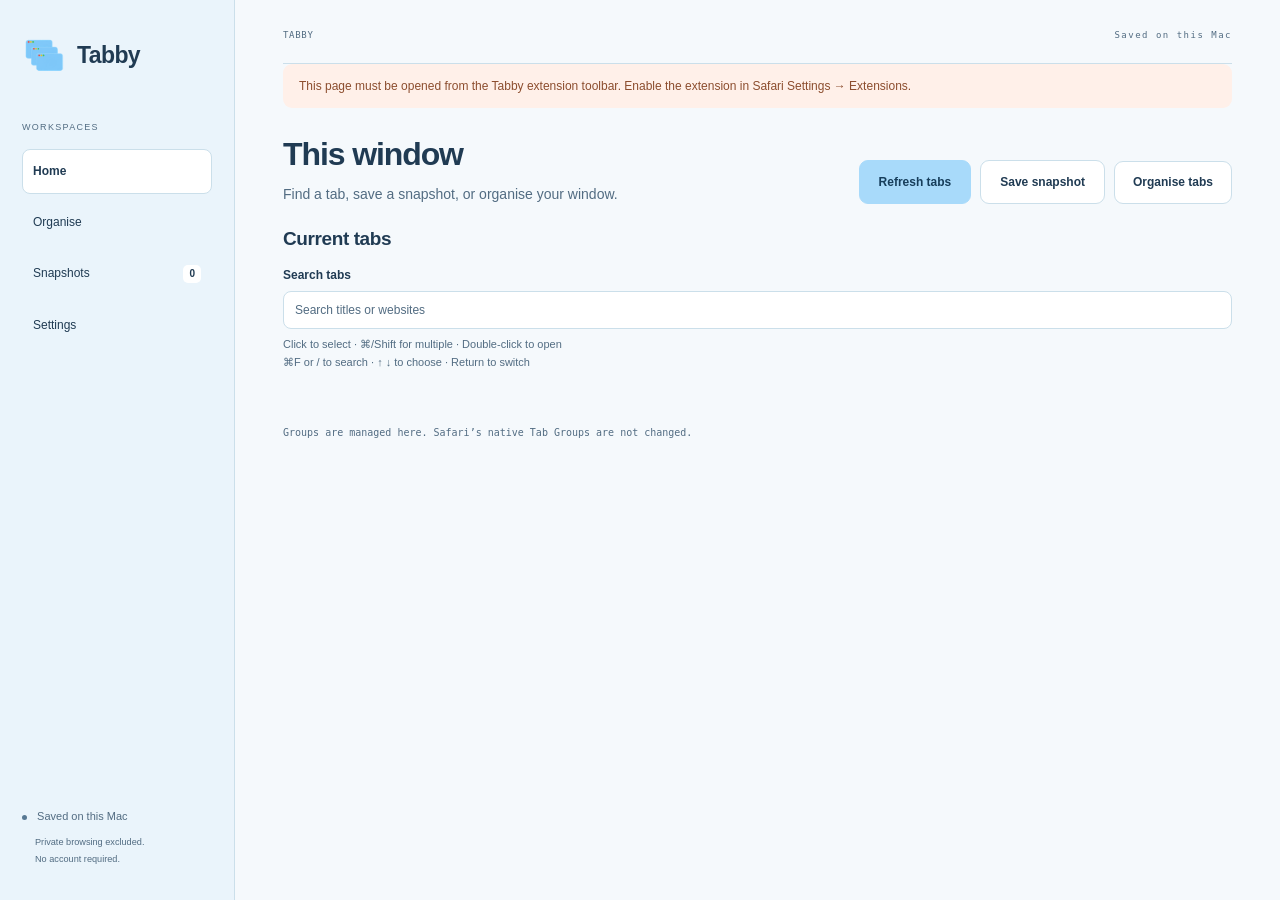
==== commit cb880f1d: "Organise ungrouped tabs with existing manual groups as AI context" ====
--- a/extension/dashboard.html
+++ b/extension/dashboard.html
@@ -8,7 +8,7 @@
 <details id="connection-settings" class="connection-settings"><summary>Local service connection</summary><div class="connection-grid"><div><label for="ai-token">Local pairing token</label><input id="ai-token" type="password" autocomplete="off" spellcheck="false" placeholder="Paste your local service token" aria-describedby="ai-token-help"><p id="ai-token-help" class="hint">Use the pairing token generated by the local service, never your Meta API key. It stays in this page’s memory and is cleared when this page closes.</p><label class="checkline"><input type="checkbox" id="ai-remember">Keep pairing for this browser session</label><div class="actions"><button id="ai-connect">Connect & check status</button><button id="ai-refresh" disabled>Refresh status</button><button id="ai-disconnect" disabled>Disconnect</button></div></div><div class="service-info"><p><b>Local endpoint</b><br><code>http://127.0.0.1:8788</code></p><p><b>Current dashboard origin · updates automatically on connection</b><br><code id="ai-origin"></code></p><p>Follow the <a href="https://github.com/Jyosnorkel/safari-workspaces/blob/main/docs/meta-setup.md" target="_blank" rel="noopener noreferrer">local service setup guide</a>, create the initial pairing once, then enter its local token here. The service automatically updates Safari’s changing address when you connect. Your Meta API key stays in the service environment.</p></div></div></details>
 <p id="ai-status" class="ai-status" role="status" aria-live="polite">Not connected. No model requests have been made by this page.</p>
 <div id="ai-usage" class="usage" aria-label="Local service usage">Usage is available after connecting.</div><p class="hint">These limits apply to this local service, not your whole Meta account or a guaranteed spending cap.</p>
-<div class="data-consent"><label class="checkline"><input type="checkbox" id="ai-consent"><span>I agree to send the included tabs’ titles and sanitized URL paths to the local service and its configured Meta model provider for this suggestion.</span></label><p>URL credentials, query strings and fragments are removed. <b>Titles and paths can still contain sensitive information.</b> Page text and private/pinned/restricted tabs are excluded. Only checked eligible tabs and your saved grouping preferences are sent. AI never closes or opens tabs.</p><details><summary id="ai-data-count">Preview the exact model input · 0 tabs</summary><pre id="ai-data-preview">[]</pre></details></div>
+<div class="data-consent"><label class="checkline"><input type="checkbox" id="ai-consent"><span>I agree to send the included ungrouped tabs’ titles and sanitized URL paths, existing group names and counts, and saved grouping preferences to the local service and its configured Meta model provider for this suggestion.</span></label><p>URL credentials, query strings and fragments are removed. <b>Titles and paths can still contain sensitive information.</b> Page text and private/pinned/restricted tabs are excluded. Only checked ungrouped tabs are sent, alongside existing group names and tab counts and saved grouping preferences. Grouped tab titles and URLs are not sent. AI never closes or opens tabs.</p><details><summary id="ai-data-count">Preview the exact model input · 0 tabs</summary><pre id="ai-data-preview">[]</pre></details></div>
 </details>
 <label class="checkline"><input type="checkbox" id="ai-apply-direct" checked>Apply valid AI groups directly, then adjust them below</label><section class="toolbar"><div><h2>Review your tabs</h2><p id="scan-info">Scan a normal Safari window to get started.</p></div><div class="actions"><button id="new-group">+ New group</button><button id="cluster-tabs" disabled>Cluster tabs in Safari</button><button id="undo-cluster" hidden>Undo last reorder</button><button id="suggest" disabled title="Connect the local service, scan tabs and agree to the data disclosure first">AI organise</button></div></section>
 <p id="cluster-help" class="hint">Cluster tabs in Safari applies your reviewed group order to the actual tab bar. Pinned and unchecked tabs keep their positions; they may separate a group.</p><p id="cluster-status" class="hint" role="status" aria-live="polite"></p>
--- a/extension/dashboard.css
+++ b/extension/dashboard.css
@@ -174,7 +174,7 @@
 :is(.dashboard-search-tab,.tab,.snapshot-tab).is-tab-selected {
   background:var(--surface-hover);
   border-color:var(--focus);
-  box-shadow:inset 3px 0 var(--focus);
+  box-shadow:none;
   color:var(--ink);
 }
 :is(.dashboard-search-tab,.tab,.snapshot-tab).is-tab-selected:hover { background:var(--surface-hover); }
@@ -184,5 +184,24 @@
 .tab-selection-bar button { flex:0 0 auto; width:auto; min-height:32px; padding:6px 9px; font-size:11px; border-radius:6px; background:transparent; }
 .tab-selection-bar button:hover { background:var(--surface-hover); }
 .snapshot-group-heading { margin:16px 0 6px; color:var(--ink); font-size:12px; font-weight:650; line-height:1.5; overflow-wrap:anywhere; }
-.tab.is-tab-selected:is(.drop-before,.is-drop-target) { box-shadow:inset 0 3px var(--focus),inset 3px 0 var(--focus); }
+.tab.is-tab-selected:is(.drop-before,.is-drop-target) { box-shadow:inset 0 3px var(--focus); }
 .snapshot-card .snapshot-group-heading { margin:16px 0 6px; font-size:12px; font-weight:650; line-height:1.5; letter-spacing:0; }
+
+/* Native choice menus inherit the same theme as their closed controls. */
+html[data-theme=light]{color-scheme:light}
+html[data-theme=dark]{color-scheme:dark}
+@media(prefers-color-scheme:dark){html[data-theme=system],html:not([data-theme]){color-scheme:dark}}
+select,option,optgroup{color-scheme:inherit;background-color:var(--surface);color:var(--ink)}
+#dashboard-settings select{-webkit-appearance:none;appearance:none;min-height:42px;padding:10px 36px 10px 12px;border:2px solid var(--line);border-radius:10px;font-weight:600;background-image:url("data:image/svg+xml,%3Csvg xmlns='http://www.w3.org/2000/svg' width='12' height='8' viewBox='0 0 12 8'%3E%3Cpath d='m2 2 4 4 4-4' fill='none' stroke='%237b9bb2' stroke-width='2' stroke-linecap='round' stroke-linejoin='round'/%3E%3C/svg%3E");background-repeat:no-repeat;background-position:right 13px center}
+#dashboard-settings select:hover{border-color:var(--focus)}
+
+/* Full-width overlay marks insertion, never the destination card border. */
+:is(.tab.drop-before,.tab.is-drop-target,.tab.is-tab-selected.drop-before,.tab.is-tab-selected.is-drop-target) {position:relative;box-shadow:none}
+:is(.group,.group-chip).is-drop-target {position:relative;outline:none;box-shadow:none;border-color:var(--line)}
+:is(.tab.drop-before,.tab.is-drop-target,.group.is-drop-target,.group-chip.is-drop-target)::before {
+ content:'';position:absolute;z-index:2;left:0;right:0;height:10px;
+ background:var(--focus);pointer-events:none;
+ clip-path:polygon(0 0,8px 4px,calc(100% - 8px) 4px,100% 0,100% 100%,calc(100% - 8px) 6px,8px 6px,0 100%);
+}
+:is(.tab.drop-before,.tab.is-drop-target)::before {top:0}
+:is(.group,.group-chip).is-drop-target::before {bottom:0}
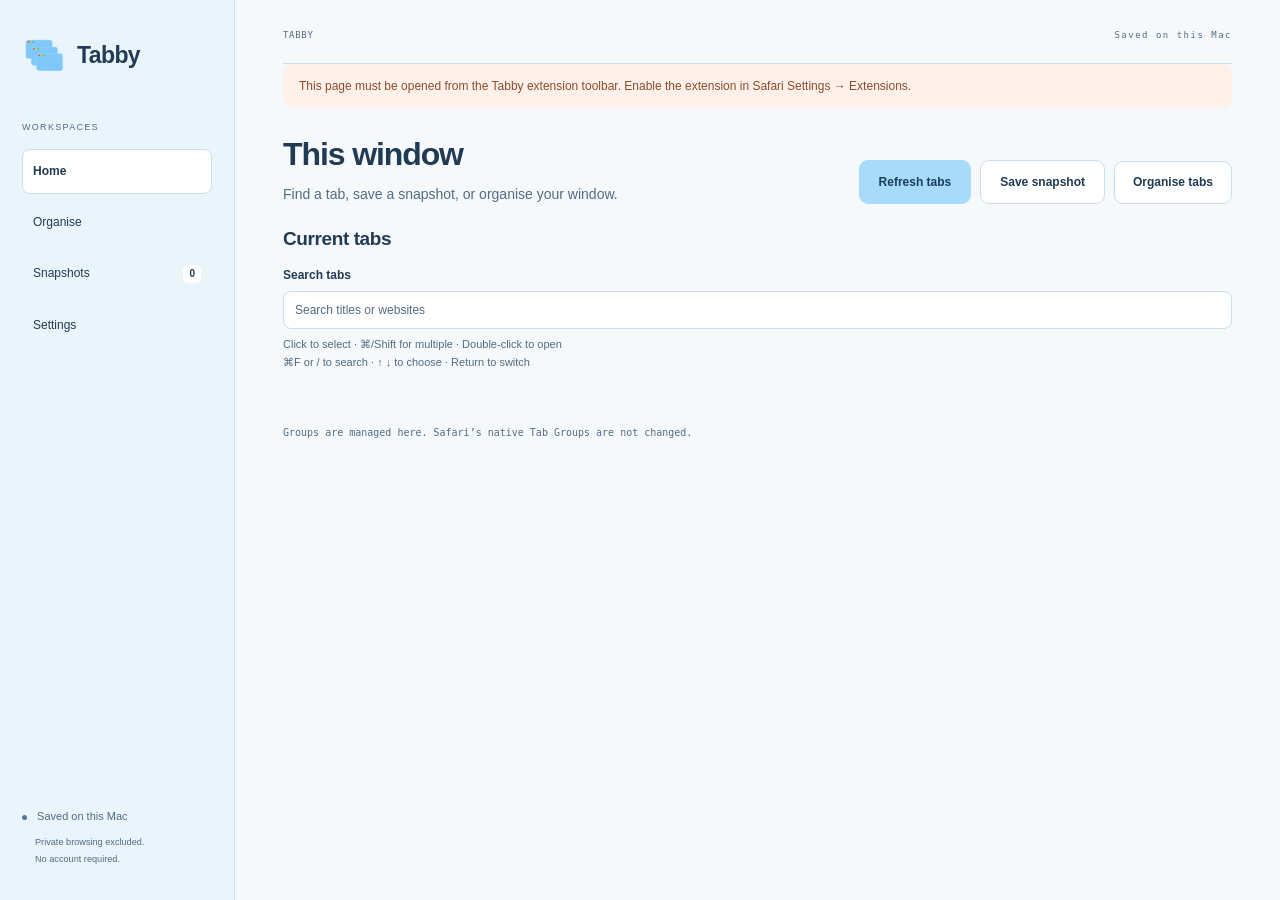
==== commit e51ef64d: "fix: theme expanded settings menus and stabilize popup scrolling" ====
--- a/extension/dashboard.html
+++ b/extension/dashboard.html
@@ -1,5 +1,5 @@
 <!doctype html>
-<html lang="en"><head><meta charset="utf-8"><meta name="viewport" content="width=device-width,initial-scale=1"><title>Tabby</title><link rel="stylesheet" href="dashboard.css"><script src="core.js" defer></script><script src="tab-selection.js" defer></script><script src="ai.js" defer></script><script src="dashboard-pages.js" defer></script><script src="dashboard-controls.js" defer></script><script src="dashboard.js" defer></script></head>
+<html lang="en"><head><meta charset="utf-8"><meta name="viewport" content="width=device-width,initial-scale=1"><title>Tabby</title><link rel="stylesheet" href="dashboard.css"><script src="core.js" defer></script><script src="tab-selection.js" defer></script><script src="ai.js" defer></script><script src="dashboard-pages.js" defer></script><script src="dashboard-controls.js" defer></script><script src="dashboard.js" defer></script><link rel="stylesheet" href="settings-menus.css"><script src="settings-menus.js" defer></script></head>
 <body><aside><a class="brand" href="#home"><img src="icons/tabby-128.png" width="40" height="40" alt=""> Tabby</a><div class="nav-label">WORKSPACES</div><nav aria-label="Tabby pages"><a href="#home" class="nav-item" data-page-link="home">Home</a><a href="#organise" class="nav-item" data-page-link="organise">Organise</a><a href="#snapshots" class="nav-item" data-page-link="snapshots">Snapshots <b id="saved-count">0</b></a><a href="#settings" class="nav-item" data-page-link="settings">Settings</a></nav><div class="aside-note"><span class="dot"></span> Saved on this Mac<br><small>Private browsing excluded.<br>No account required.</small></div></aside>
 <main><header><div class="eyebrow">TABBY</div><span class="local">Saved on this Mac</span></header><div id="status" class="status" role="status" aria-live="polite">Connecting to Safari…</div><section data-page="home" id="page-home"><section class="hero"><!-- Home --><div><h1>This window</h1><p>Find a tab, save a snapshot, or organise your window.</p></div><div class="actions"><button id="scan" class="primary">Refresh tabs</button><button id="snapshot-window">Save snapshot</button><a href="#organise" class="page-action">Organise tabs</a></div></section>
 <section id="current-tabs" class="dashboard-current-tabs"><h2>Current tabs</h2><label for="dashboard-tab-search">Search tabs</label><input id="dashboard-tab-search" type="search" placeholder="Search titles or websites" autocomplete="off" aria-controls="dashboard-tab-list"><p class="hint">Click to select · ⌘/Shift for multiple · Double-click to open<br>⌘F or / to search · ↑ ↓ to choose · Return to switch</p><p id="dashboard-tab-count" class="hint" role="status"></p><div id="dashboard-tab-list"></div></section>
--- a/extension/settings-menus.css
+++ b/extension/settings-menus.css
@@ -0,0 +1,9 @@
+/* Expanded choices use the same surfaces as Tabby, including on macOS. */
+html body button.settings-choice{display:flex;align-items:center;justify-content:space-between;width:100%;min-height:42px;margin-top:7px;padding:10px 12px;border:2px solid var(--line);border-radius:10px;background:var(--surface);color:var(--ink);font:600 12px/1.5 -apple-system,BlinkMacSystemFont,sans-serif;}
+html body button.settings-choice::after{content:'';width:8px;height:8px;margin:0 3px 4px 14px;border-right:2px solid var(--muted);border-bottom:2px solid var(--muted);transform:rotate(45deg);}
+html body button.settings-choice:is(:hover,[aria-expanded=true]){border-color:var(--focus);background:var(--surface);}
+.settings-options{position:fixed;z-index:100;box-sizing:border-box;overflow-y:auto;overscroll-behavior:contain;padding:4px;border:1px solid var(--line);border-radius:10px;background:var(--surface);color:var(--ink);box-shadow:0 6px 18px #0002;font:500 12px/1.5 -apple-system,BlinkMacSystemFont,sans-serif;}
+.settings-options[hidden]{display:none!important;}
+.settings-options [role=option]{display:flex;justify-content:space-between;gap:10px;min-height:34px;padding:8px 10px;border-radius:6px;cursor:pointer;}
+.settings-options [role=option]:is(:hover,.is-current){background:var(--hover,var(--surface-hover));outline:1px solid var(--focus);outline-offset:-1px;}
+.settings-options [aria-selected=true]::after{content:'✓';color:var(--focus);font-weight:700;}
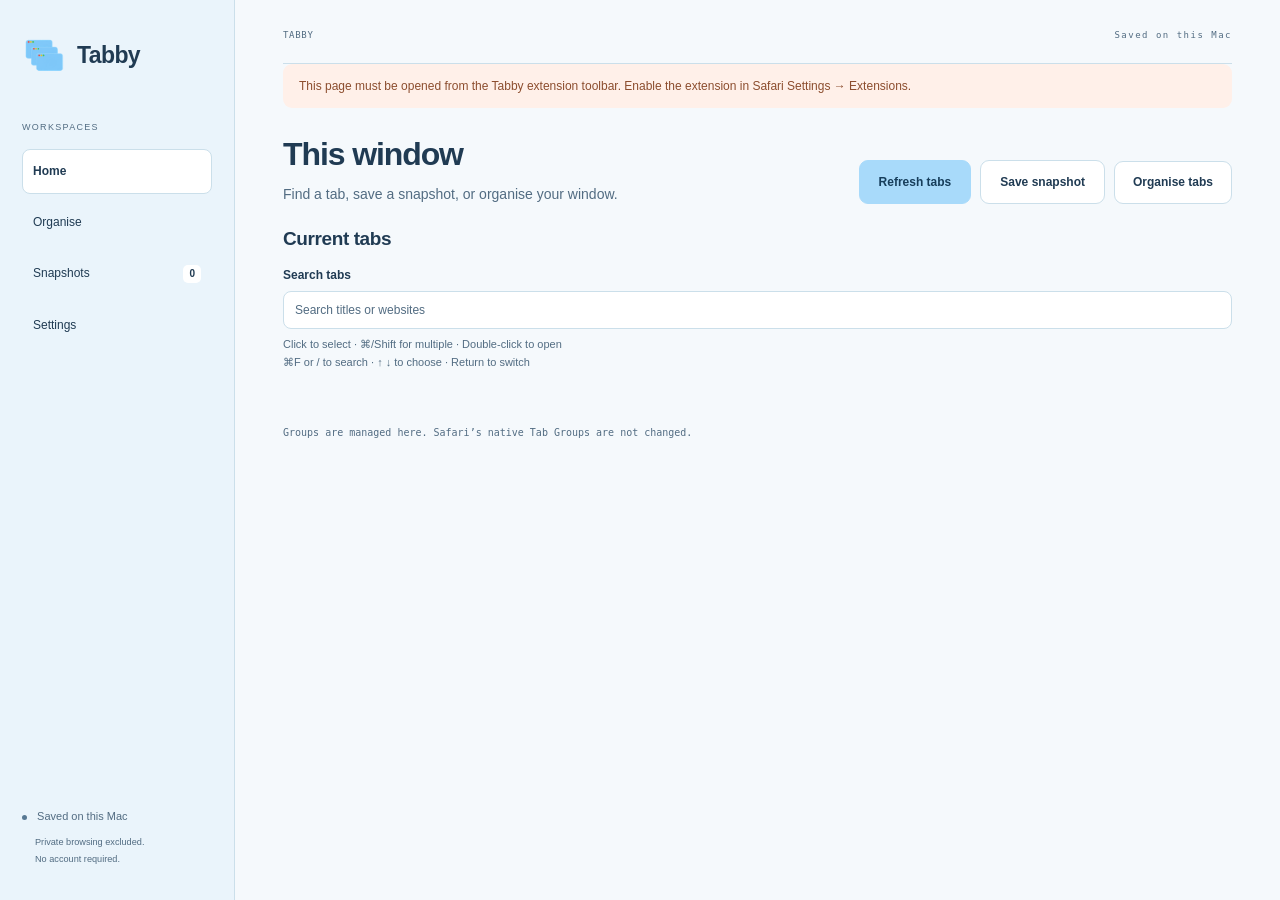
==== commit f76149a5: "fix: restore known-good UI and verify complete extension packaging" ====
--- a/extension/dashboard.html
+++ b/extension/dashboard.html
@@ -1,5 +1,5 @@
 <!doctype html>
-<html lang="en"><head><meta charset="utf-8"><meta name="viewport" content="width=device-width,initial-scale=1"><title>Tabby</title><link rel="stylesheet" href="dashboard.css"><script src="core.js" defer></script><script src="tab-selection.js" defer></script><script src="ai.js" defer></script><script src="dashboard-pages.js" defer></script><script src="dashboard-controls.js" defer></script><script src="dashboard.js" defer></script><link rel="stylesheet" href="settings-menus.css"><script src="settings-menus.js" defer></script></head>
+<html lang="en"><head><meta charset="utf-8"><meta name="viewport" content="width=device-width,initial-scale=1"><title>Tabby</title><link rel="stylesheet" href="dashboard.css"><script src="core.js" defer></script><script src="tab-selection.js" defer></script><script src="ai.js" defer></script><script src="dashboard-pages.js" defer></script><script src="dashboard-controls.js" defer></script><script src="dashboard.js" defer></script></head>
 <body><aside><a class="brand" href="#home"><img src="icons/tabby-128.png" width="40" height="40" alt=""> Tabby</a><div class="nav-label">WORKSPACES</div><nav aria-label="Tabby pages"><a href="#home" class="nav-item" data-page-link="home">Home</a><a href="#organise" class="nav-item" data-page-link="organise">Organise</a><a href="#snapshots" class="nav-item" data-page-link="snapshots">Snapshots <b id="saved-count">0</b></a><a href="#settings" class="nav-item" data-page-link="settings">Settings</a></nav><div class="aside-note"><span class="dot"></span> Saved on this Mac<br><small>Private browsing excluded.<br>No account required.</small></div></aside>
 <main><header><div class="eyebrow">TABBY</div><span class="local">Saved on this Mac</span></header><div id="status" class="status" role="status" aria-live="polite">Connecting to Safari…</div><section data-page="home" id="page-home"><section class="hero"><!-- Home --><div><h1>This window</h1><p>Find a tab, save a snapshot, or organise your window.</p></div><div class="actions"><button id="scan" class="primary">Refresh tabs</button><button id="snapshot-window">Save snapshot</button><a href="#organise" class="page-action">Organise tabs</a></div></section>
 <section id="current-tabs" class="dashboard-current-tabs"><h2>Current tabs</h2><label for="dashboard-tab-search">Search tabs</label><input id="dashboard-tab-search" type="search" placeholder="Search titles or websites" autocomplete="off" aria-controls="dashboard-tab-list"><p class="hint">Click to select · ⌘/Shift for multiple · Double-click to open<br>⌘F or / to search · ↑ ↓ to choose · Return to switch</p><p id="dashboard-tab-count" class="hint" role="status"></p><div id="dashboard-tab-list"></div></section>
